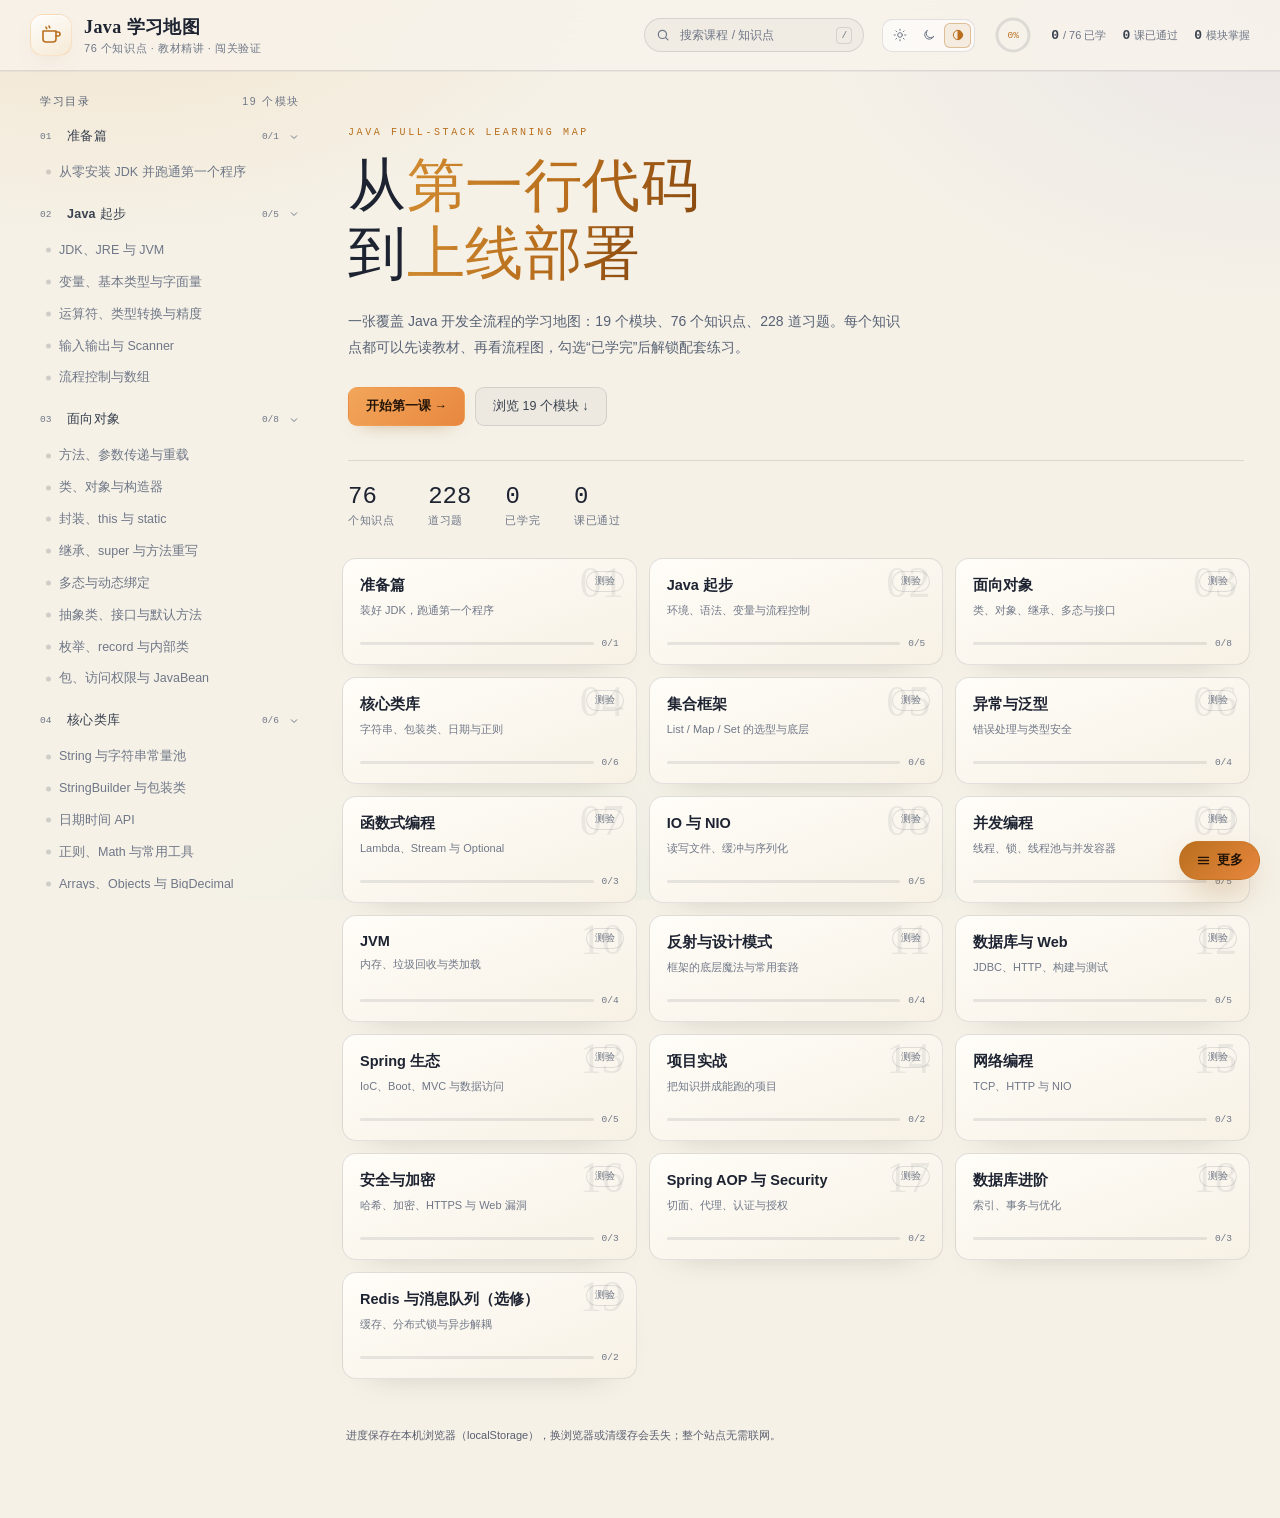
==== index.html @ 0cb7f8fe "baseline: 66 files before 2026 roadmap round" ====
<!DOCTYPE html>
<html lang="zh-CN" data-theme="dark" data-theme-mode="auto">
<head>
<meta charset="UTF-8">
<meta name="viewport" content="width=device-width, initial-scale=1">
<meta name="color-scheme" content="dark light">
<title>Java 学习地图 · 教材精讲 + 闯关练习</title>
<meta name="description" content="面向零基础的 Java 全栈学习站：19 个模块 / 76 个知识点 / 228 道题，教材精讲 + 流程图 + 闯关练习。双击即可离线使用。">
<script>
/* 在首屏渲染前应用主题，避免闪烁 */
(function () {
  try {
    var mode = localStorage.getItem('java-lab-theme') || 'auto';
    var dark = window.matchMedia('(prefers-color-scheme: dark)').matches;
    document.documentElement.setAttribute('data-theme', mode === 'auto' ? (dark ? 'dark' : 'light') : mode);
    document.documentElement.setAttribute('data-theme-mode', mode);
  } catch (e) {
    document.documentElement.setAttribute('data-theme', 'dark');
  }
})();
</script>
<link rel="stylesheet" href="css/style.css">
</head>
<body>
<div class="backdrop" aria-hidden="true"></div>

<header class="topbar">
  <a class="brand" href="#/" id="brand">
    <span class="logo" aria-hidden="true">
      <svg viewBox="0 0 24 24"><path d="M4 8h13v8a3 3 0 0 1-3 3H7a3 3 0 0 1-3-3V8Z"/><path d="M17 9h2a2 2 0 0 1 0 4h-2"/><path d="M7 4c0 .8.8 1 .8 1.8M10 3c0 .8.8 1 .8 1.8"/></svg>
    </span>
    <span class="brand-text">
      <b>Java 学习地图</b>
      <small><span id="brand-total">76</span> 个知识点 · 教材精讲 · 闯关验证</small>
    </span>
  </a>

  <div class="head-right">
    <div class="theme-switch" id="theme-switch" role="group" aria-label="主题模式">
      <button type="button" data-mode="light" title="日间模式" aria-label="日间模式">
        <svg viewBox="0 0 24 24"><circle cx="12" cy="12" r="4"/><path d="M12 2v2M12 20v2M4.9 4.9l1.4 1.4M17.7 17.7l1.4 1.4M2 12h2M20 12h2M4.9 19.1l1.4-1.4M17.7 6.3l1.4-1.4"/></svg>
      </button>
      <button type="button" data-mode="dark" title="夜间模式" aria-label="夜间模式">
        <svg viewBox="0 0 24 24"><path d="M20 14.5A8 8 0 1 1 9.5 4a6.5 6.5 0 0 0 10.5 10.5Z"/></svg>
      </button>
      <button type="button" data-mode="auto" title="跟随系统" aria-label="跟随系统主题">
        <svg viewBox="0 0 24 24"><circle cx="12" cy="12" r="8"/><path d="M12 4v16" /><path d="M12 4a8 8 0 0 1 0 16" fill="currentColor" stroke="none"/></svg>
      </button>
    </div>
    <div class="progress-ring" title="已学完的知识点">
      <svg viewBox="0 0 40 40" aria-hidden="true">
        <circle cx="20" cy="20" r="16" class="ring-bg"></circle>
        <circle cx="20" cy="20" r="16" class="ring-fg" id="ring-fill"></circle>
      </svg>
      <span id="ring-text">0%</span>
    </div>
    <div class="head-stats">
      <div><b id="stat-done">0</b><span>/ 76 已学</span></div>
      <div><b id="stat-pass">0</b><span> 课已通过</span></div>
    </div>
  </div>
</header>

<main class="shell">
  <aside class="sidebar" id="sidebar" aria-label="课程目录"></aside>
  <section class="main" id="main"></section>
</main>

<div class="toast" id="toast" role="status" aria-live="polite"></div>

<noscript>
  <p style="padding:24px;color:#fca5a5">这个学习站需要启用 JavaScript 才能使用。</p>
</noscript>

<script src="js/curriculum-1.js"></script>
<script src="js/curriculum-2.js"></script>
<script src="js/curriculum-3.js"></script>
<script src="js/curriculum-4.js"></script>
<script src="js/curriculum-5.js"></script>
<script src="js/curriculum-6.js"></script>
<script src="js/curriculum-7.js"></script>
<script src="js/guides-1.js"></script>
<script src="js/guides-2.js"></script>
<script src="js/guides-3.js"></script>
<script src="js/guides-4.js"></script>
<script src="js/guides-5.js"></script>
<script src="js/deep-1.js"></script>
<script src="js/deep-2.js"></script>
<script src="js/deep-3.js"></script>
<script src="js/deep-4.js"></script>
<script src="js/textbook-oop-1.js"></script>
<script src="js/textbook-oop-2.js"></script>
<script src="js/textbook-oop-3.js"></script>
<script src="js/textbook-oop-4.js"></script>
<script src="js/textbook-oop-extra.js"></script>
<script src="js/textbook-basics-1.js"></script>
<script src="js/textbook-basics-2.js"></script>
<script src="js/textbook-basics-3.js"></script>
<script src="js/textbook-basics-extra.js"></script>
<script src="js/textbook-flows.js"></script>
<script src="js/textbook-topup.js"></script>
<script src="js/textbook-projects-1.js"></script>
<script src="js/textbook-topup-2.js"></script>
<script src="js/textbook-topup-3.js"></script>
<script src="js/textbook-core-1.js"></script>
<script src="js/textbook-collections-1.js"></script>
<script src="js/textbook-exceptions-1.js"></script>
<script src="js/textbook-fp-io-1.js"></script>
<script src="js/textbook-net-1.js"></script>
<script src="js/textbook-net-2.js"></script>
<script src="js/textbook-sec.js"></script>
<script src="js/textbook-springsec.js"></script>
<script src="js/textbook-db-adv-1.js"></script>
<script src="js/textbook-db-adv-2.js"></script>
<script src="js/textbook-mq.js"></script>
<script src="js/textbook-concurrency-1.js"></script>
<script src="js/textbook-jvm-1.js"></script>
<script src="js/textbook-db-1.js"></script>
<script src="js/textbook-spring-1.js"></script>
<script src="js/exam-extra-1.js"></script>
<script src="js/exam-extra-2.js"></script>
<script src="js/exam-extra-3.js"></script>
<script src="js/exam-extra-4.js"></script>
<script src="js/engine.js"></script>
<script src="js/exams.js"></script>
<script src="js/tools.js"></script>
<script src="js/code-exercises.js"></script>
<script src="js/code-lab.js"></script>
<script src="js/search.js"></script>
<script src="js/menu.js"></script>
</body>
</html>
---- css/style.css ----
/* =====================================================================
   Java 学习地图 · 样式（离线可用，无外部字体）
   ===================================================================== */

:root {
  --bg: #0a0c14;
  --bg-soft: #0d101a;
  --panel: #111522;
  --panel-2: #151a2a;
  --panel-3: #1a2032;
  --line: rgba(255, 255, 255, 0.075);
  --line-strong: rgba(255, 255, 255, 0.14);
  --text: #ece8e0;
  --text-soft: #c9c6bf;
  --muted: #9b9dab;
  --dim: #707383;
  --amber: #f2a65a;
  --amber-soft: rgba(242, 166, 90, 0.12);
  --amber-line: rgba(242, 166, 90, 0.38);
  --teal: #5eead4;
  --violet: #b8a8ff;
  --rose: #fb7185;
  --green: #5ee6a8;
  --blue: #7dd3fc;
  --mono: ui-monospace, "SF Mono", "JetBrains Mono", Menlo, Consolas, monospace;
  --sans: -apple-system, BlinkMacSystemFont, "SF Pro Text", "PingFang SC", "Hiragino Sans GB", "Microsoft YaHei", "Segoe UI", sans-serif;
  --serif: "Iowan Old Style", "Palatino Linotype", "Songti SC", "Times New Roman", serif;
  --radius: 16px;
}

* { box-sizing: border-box; }

html { scroll-behavior: smooth; }

body {
  margin: 0;
  min-height: 100vh;
  background: var(--bg);
  color: var(--text);
  font-family: var(--sans);
  -webkit-font-smoothing: antialiased;
  overflow-x: hidden;
}

::selection { background: rgba(242, 166, 90, 0.3); color: #fff; }

button { font-family: inherit; }
a { color: inherit; }

:focus-visible { outline: 2px solid rgba(242, 166, 90, 0.7); outline-offset: 2px; }

/* ---------- 背景 ---------- */
.backdrop {
  position: fixed;
  inset: 0;
  z-index: -1;
  background:
    radial-gradient(900px 520px at 8% -8%, rgba(242, 166, 90, 0.13), transparent 62%),
    radial-gradient(800px 520px at 100% 0%, rgba(184, 168, 255, 0.08), transparent 60%),
    radial-gradient(900px 600px at 50% 120%, rgba(94, 234, 212, 0.05), transparent 60%),
    var(--bg);
}

.backdrop::after {
  content: "";
  position: absolute;
  inset: 0;
  background-image:
    linear-gradient(rgba(255, 255, 255, 0.016) 1px, transparent 1px),
    linear-gradient(90deg, rgba(255, 255, 255, 0.016) 1px, transparent 1px);
  background-size: 44px 44px;
  mask-image: radial-gradient(80% 60% at 50% 0%, #000 30%, transparent 100%);
  -webkit-mask-image: radial-gradient(80% 60% at 50% 0%, #000 30%, transparent 100%);
}

/* ---------- 顶栏 ---------- */
.topbar {
  position: sticky;
  top: 0;
  z-index: 30;
  display: flex;
  align-items: center;
  justify-content: space-between;
  gap: 18px;
  padding: 14px 30px;
  background: rgba(10, 12, 20, 0.82);
  border-bottom: 1px solid var(--line);
  backdrop-filter: blur(18px);
}

.brand {
  display: flex;
  align-items: center;
  gap: 12px;
  text-decoration: none;
  min-width: 0;
}

.logo {
  width: 42px;
  height: 42px;
  flex: none;
  display: grid;
  place-items: center;
  border-radius: 13px;
  color: var(--amber);
  background: linear-gradient(150deg, rgba(242, 166, 90, 0.16), rgba(184, 168, 255, 0.1));
  border: 1px solid rgba(242, 166, 90, 0.28);
  box-shadow: inset 0 1px 0 rgba(255, 255, 255, 0.12), 0 10px 26px -14px rgba(242, 166, 90, 0.7);
}

.logo svg {
  width: 24px;
  height: 24px;
  fill: none;
  stroke: currentColor;
  stroke-width: 1.6;
  stroke-linecap: round;
  stroke-linejoin: round;
}

.brand-text { display: flex; flex-direction: column; gap: 2px; min-width: 0; }

.brand-text b {
  font-family: var(--serif);
  font-size: 18px;
  letter-spacing: 0.4px;
  font-weight: 600;
  white-space: nowrap;
}

.brand-text small {
  font-size: 11px;
  color: var(--dim);
  letter-spacing: 0.05em;
  white-space: nowrap;
}

.head-right { display: flex; flex-wrap: wrap; justify-content: flex-end; row-gap: 6px; align-items: center; gap: 18px; }

.progress-ring { position: relative; width: 40px; height: 40px; flex: none; }

.progress-ring svg { width: 40px; height: 40px; transform: rotate(-90deg); }

.progress-ring .ring-bg {
  fill: none;
  stroke: rgba(255, 255, 255, 0.08);
  stroke-width: 3;
}

.progress-ring .ring-fg {
  fill: none;
  stroke: var(--amber);
  stroke-width: 3;
  stroke-linecap: round;
  stroke-dasharray: 100.53;
  stroke-dashoffset: 100.53;
  transition: stroke-dashoffset 0.6s cubic-bezier(0.22, 1, 0.36, 1);
  filter: drop-shadow(0 0 5px rgba(242, 166, 90, 0.5));
}

.progress-ring span {
  position: absolute;
  inset: 0;
  display: grid;
  place-items: center;
  font-family: var(--mono);
  font-size: 9.5px;
  color: var(--amber-2);
}

.head-stats { display: flex; gap: 16px; font-size: 11px; color: var(--dim); white-space: nowrap; }
.head-stats div { display: flex; align-items: baseline; gap: 4px; }
.head-stats b { font-family: var(--mono); font-size: 13px; color: var(--text-soft); font-weight: 600; }

/* ---------- 顶栏搜索 ---------- */
.search-wrap {
  position: relative;
  display: flex; align-items: center; gap: 8px;
  height: 34px; padding: 0 11px;
  border-radius: 999px;
  border: 1px solid var(--line);
  background: color-mix(in srgb, var(--text) 3%, transparent);
  transition: border-color .16s ease, background .16s ease;
}
.search-wrap:focus-within { border-color: var(--amber-line); background: var(--amber-soft); }
.search-icon {
  width: 14px; height: 14px; flex: none;
  fill: none; stroke: var(--dim); stroke-width: 2; stroke-linecap: round;
  transition: stroke .16s ease;
}
.search-wrap:focus-within .search-icon { stroke: var(--amber); }
.search-input {
  width: 150px; border: 0; background: none; outline: none;
  color: var(--text); font-size: 12px; font-family: inherit;
}
.search-input::placeholder { color: var(--dim); }
.search-input::-webkit-search-cancel-button { display: none; }
.search-kbd {
  flex: none; font-family: var(--mono); font-size: 9.5px; color: var(--dim);
  border: 1px solid var(--line); border-radius: 4px; padding: 0 4px; line-height: 15px;
  transition: opacity .16s ease;
}
.search-wrap:focus-within .search-kbd { opacity: 0; }
.search-panel {
  position: absolute; left: 0; top: calc(100% + 8px); z-index: 70;
  width: 372px; max-width: calc(100vw - 28px);
  padding: 6px; border-radius: 14px;
  border: 1px solid var(--line-strong);
  background: linear-gradient(160deg, var(--panel), var(--bg-soft));
  box-shadow: 0 26px 64px -28px rgba(0, 0, 0, .75);
  max-height: min(58vh, 430px); overflow: auto;
}
[data-theme="light"] .search-panel { box-shadow: 0 24px 54px -30px rgba(60, 48, 30, .45); }
.search-panel[hidden] { display: none; }
.search-hit {
  display: block; width: 100%; text-align: left;
  padding: 9px 11px; border: 0; border-radius: 9px;
  background: none; color: var(--text-soft); cursor: pointer;
}
.search-hit:hover, .search-hit.active { background: var(--amber-soft); }
.search-hit b { display: block; font-size: 12.5px; color: var(--text); }
.search-hit small { display: block; margin: 2px 0; font-size: 10px; color: var(--dim); }
.search-hit span {
  display: block; font-size: 11px; color: var(--muted); line-height: 1.55;
  overflow: hidden; text-overflow: ellipsis; white-space: nowrap;
}
.search-hit mark { background: var(--amber-soft); color: var(--amber); padding: 0 2px; border-radius: 3px; }
.search-hint { margin: 0; padding: 10px 12px; font-size: 11.5px; color: var(--dim); }

/* ---------- 布局 ---------- */
.shell {
  max-width: 1380px;
  margin: 0 auto;
  padding: 22px 30px 60px;
  display: grid;
  grid-template-columns: 286px minmax(0, 1fr);
  gap: 26px;
  align-items: start;
}

/* ---------- 侧边栏 ---------- */
.sidebar {
  position: sticky;
  top: 84px;
  max-height: calc(100vh - 104px);
  overflow-y: auto;
  padding: 2px 8px 18px 2px;
  scrollbar-width: thin;
  scrollbar-color: rgba(255, 255, 255, 0.12) transparent;
}

.sidebar::-webkit-scrollbar { width: 6px; }
.sidebar::-webkit-scrollbar-thumb { background: rgba(255, 255, 255, 0.12); border-radius: 99px; }

.side-toggle { display: none; }

.side-head {
  display: flex;
  align-items: center;
  justify-content: space-between;
  padding: 0 8px 10px;
  font-size: 10.5px;
  letter-spacing: 0.16em;
  text-transform: uppercase;
  color: var(--dim);
}

.side-head b { color: var(--muted); font-weight: 500; }

.module { margin-bottom: 2px; }

.module-head {
  width: 100%;
  display: flex;
  align-items: center;
  gap: 9px;
  padding: 9px 8px;
  border: none;
  background: none;
  color: var(--muted);
  cursor: pointer;
  border-radius: 9px;
  text-align: left;
  transition: background 0.15s ease;
}

.module-head:hover { background: rgba(255, 255, 255, 0.03); }

.mod-no {
  font-family: var(--mono);
  font-size: 9.5px;
  color: var(--dim);
  width: 18px;
  flex: none;
}

.mod-title { font-size: 12.5px; font-weight: 550; flex: 1; color: var(--text-soft); letter-spacing: 0.02em; }

.mod-count { font-family: var(--mono); font-size: 9.5px; color: var(--dim); }

.mod-chevron {
  width: 12px;
  height: 12px;
  flex: none;
  color: var(--dim);
  transition: transform 0.2s ease;
}

.module.collapsed .mod-chevron { transform: rotate(-90deg); }
.module.collapsed .module-lessons { display: none; }

.module-lessons { padding: 2px 0 6px 0; }

.lesson-link {
  position: relative;
  display: flex;
  align-items: center;
  gap: 8px;
  padding: 7px 9px 7px 27px;
  margin: 1px 0;
  border-radius: 8px;
  text-decoration: none;
  color: var(--dim);
  font-size: 12.5px;
  line-height: 1.35;
  transition: color 0.15s ease, background 0.15s ease;
}

.lesson-link::before {
  content: "";
  position: absolute;
  left: 14px;
  top: 50%;
  width: 5px;
  height: 5px;
  border-radius: 50%;
  background: rgba(255, 255, 255, 0.16);
  transform: translateY(-50%);
  transition: all 0.15s ease;
}

.lesson-link:hover { color: var(--text-soft); background: rgba(255, 255, 255, 0.035); }

.lesson-link.done { color: var(--text-soft); }
.lesson-link.done::before { background: var(--green); box-shadow: 0 0 7px rgba(94, 230, 168, 0.6); }

.lesson-link.passed::before { background: var(--amber); box-shadow: 0 0 7px rgba(242, 166, 90, 0.7); }

.lesson-link.active {
  color: var(--text);
  background: linear-gradient(90deg, rgba(242, 166, 90, 0.14), rgba(242, 166, 90, 0.02));
  box-shadow: inset 2px 0 0 var(--amber);
}

.lesson-link.active::before { background: var(--amber); box-shadow: 0 0 8px rgba(242, 166, 90, 0.85); }

.lesson-link .done-mark {
  margin-left: auto;
  font-size: 10px;
  color: var(--green);
  font-family: var(--mono);
  opacity: 0;
}

.lesson-link.done .done-mark { opacity: 1; }
.lesson-link.passed .done-mark { color: var(--amber); }

/* ---------- 主区 ---------- */
.main { min-width: 0; }

.crumbs {
  display: flex;
  align-items: center;
  gap: 7px;
  font-size: 11px;
  color: var(--dim);
  letter-spacing: 0.04em;
  margin: 2px 0 10px;
}

.crumbs .sep { opacity: 0.5; }
.crumbs b { color: var(--amber); font-weight: 500; }

.lesson-title {
  font-family: var(--serif);
  font-size: clamp(26px, 3.2vw, 34px);
  font-weight: 600;
  letter-spacing: 0.2px;
  line-height: 1.25;
  margin: 0 0 10px;
}

.lesson-meta { display: flex; flex-wrap: wrap; gap: 7px; margin-bottom: 20px; }

.meta-chip {
  font-size: 10.5px;
  padding: 4px 9px;
  border-radius: 6px;
  border: 1px solid var(--line);
  color: var(--muted);
  background: rgba(255, 255, 255, 0.02);
}

.meta-chip.level { color: var(--teal); border-color: rgba(94, 234, 212, 0.22); }
.meta-chip.done { color: var(--green); border-color: rgba(94, 230, 168, 0.28); background: rgba(94, 230, 168, 0.06); }
.meta-chip.passed { color: var(--amber); border-color: var(--amber-line); background: var(--amber-soft); }

/* ---------- 步骤条 ---------- */
.stepper {
  display: flex;
  align-items: center;
  gap: 4px;
  padding: 5px;
  border: 1px solid var(--line);
  background: var(--panel);
  border-radius: 13px;
  margin-bottom: 18px;
  overflow-x: auto;
}

.step-btn {
  flex: 1;
  min-width: 122px;
  display: flex;
  align-items: center;
  gap: 9px;
  padding: 9px 13px;
  border: none;
  border-radius: 9px;
  background: none;
  color: var(--dim);
  font-size: 12.5px;
  cursor: pointer;
  transition: all 0.16s ease;
  white-space: nowrap;
}

.step-btn i {
  width: 21px;
  height: 21px;
  flex: none;
  display: grid;
  place-items: center;
  border-radius: 50%;
  border: 1px solid var(--line-strong);
  font-family: var(--mono);
  font-size: 10px;
  font-style: normal;
  transition: all 0.16s ease;
}

.step-btn:hover { color: var(--text-soft); background: rgba(255, 255, 255, 0.03); }

.step-btn.active {
  color: var(--text);
  background: linear-gradient(150deg, rgba(242, 166, 90, 0.16), rgba(242, 166, 90, 0.04));
  box-shadow: inset 0 0 0 1px rgba(242, 166, 90, 0.25);
}

.step-btn.active i {
  background: var(--amber);
  border-color: var(--amber);
  color: #221503;
  font-weight: 700;
}

.step-btn.locked { opacity: 0.55; cursor: not-allowed; }
.step-btn .lock { margin-left: auto; font-size: 10px; color: var(--dim); }

/* ---------- 面板 ---------- */
.panel {
  background: linear-gradient(165deg, var(--panel), var(--bg-soft));
  border: 1px solid var(--line);
  border-radius: var(--radius);
  box-shadow: 0 30px 70px -46px rgba(0, 0, 0, 0.95), inset 0 1px 0 rgba(255, 255, 255, 0.035);
  animation: rise 0.4s cubic-bezier(0.22, 1, 0.36, 1) both;
}

.panel-pad { padding: 24px 26px 26px; }

@keyframes rise {
  from { opacity: 0; transform: translateY(8px); }
  to { opacity: 1; transform: translateY(0); }
}

.intro {
  margin: 0 0 20px;
  font-size: 14.5px;
  line-height: 1.85;
  color: var(--text-soft);
}

.points { display: flex; flex-direction: column; gap: 12px; margin-bottom: 22px; }

.point {
  display: flex;
  gap: 13px;
  padding: 14px 16px;
  border-radius: 12px;
  border: 1px solid var(--line);
  background: rgba(255, 255, 255, 0.018);
}

.point-no {
  flex: none;
  width: 24px;
  height: 24px;
  border-radius: 7px;
  display: grid;
  place-items: center;
  font-family: var(--mono);
  font-size: 10px;
  color: var(--amber);
  background: var(--amber-soft);
  border: 1px solid rgba(242, 166, 90, 0.24);
  margin-top: 1px;
}

.point-body h3 {
  margin: 0 0 5px;
  font-size: 13px;
  font-weight: 600;
  color: var(--text);
  letter-spacing: 0.02em;
}

.point-body p {
  margin: 0;
  font-size: 13px;
  line-height: 1.75;
  color: var(--muted);
}

.point-body code, .intro code, .tip code {
  font-family: var(--mono);
  font-size: 11.5px;
  color: var(--amber-2);
  background: rgba(242, 166, 90, 0.09);
  border: 1px solid rgba(242, 166, 90, 0.16);
  padding: 1px 5px;
  border-radius: 4px;
}

/* ---------- 代码块 ---------- */
.code-block {
  border: 1px solid var(--line);
  border-radius: 13px;
  overflow: hidden;
  background: #06080e;
  margin: 20px 0;
}

.code-head {
  display: flex;
  align-items: center;
  gap: 8px;
  padding: 9px 13px;
  background: rgba(255, 255, 255, 0.028);
  border-bottom: 1px solid var(--line);
  font-family: var(--mono);
  font-size: 11px;
  color: var(--muted);
}

.code-head .dot { width: 7px; height: 7px; border-radius: 50%; background: var(--amber); box-shadow: 0 0 8px rgba(242, 166, 90, 0.6); }

.copy-btn {
  margin-left: auto;
  border: 1px solid var(--line);
  background: rgba(255, 255, 255, 0.03);
  color: var(--muted);
  font-size: 10.5px;
  padding: 4px 9px;
  border-radius: 6px;
  cursor: pointer;
  transition: all 0.15s ease;
}

.copy-btn:hover { color: var(--text-soft); border-color: var(--line-strong); }

pre.code {
  margin: 0;
  padding: 16px 18px;
  overflow-x: auto;
  font-family: var(--mono);
  font-size: 12.5px;
  line-height: 1.78;
  color: #cdd3e0;
  tab-size: 4;
}

pre.code::-webkit-scrollbar { height: 7px; }
pre.code::-webkit-scrollbar-thumb { background: rgba(255, 255, 255, 0.15); border-radius: 99px; }

.tok-kw { color: #d3a4ff; }
.tok-type { color: #7dd3fc; }
.tok-str { color: #9ae6b4; }
.tok-com { color: #5d6579; font-style: italic; }
.tok-num { color: #f3c969; }
.tok-ann { color: #f7a1bd; }

/* ---------- 提示 ---------- */
.tip {
  display: flex;
  gap: 10px;
  padding: 13px 16px;
  border-radius: 11px;
  border: 1px solid rgba(94, 234, 212, 0.18);
  background: rgba(94, 234, 212, 0.045);
  font-size: 12.5px;
  line-height: 1.75;
  color: #a9d8d1;
  margin: 18px 0;
}

.tip b { color: var(--teal); flex: none; }

/* ---------- CTA ---------- */
.cta-row {
  display: flex;
  align-items: center;
  gap: 10px;
  flex-wrap: wrap;
  margin-top: 22px;
  padding-top: 18px;
  border-top: 1px solid var(--line);
}

.btn {
  display: inline-flex;
  align-items: center;
  justify-content: center;
  gap: 7px;
  padding: 10px 17px;
  border-radius: 9px;
  border: 1px solid var(--line);
  background: rgba(255, 255, 255, 0.025);
  color: var(--text-soft);
  font-size: 12.5px;
  cursor: pointer;
  transition: all 0.16s ease;
  text-decoration: none;
}

.btn:hover { border-color: var(--line-strong); background: rgba(255, 255, 255, 0.05); color: var(--text); }

.btn.primary {
  border-color: transparent;
  background: linear-gradient(135deg, #f2a65a, #e8873f);
  color: #211306;
  font-weight: 600;
  box-shadow: 0 10px 26px -12px rgba(242, 166, 90, 0.85);
}

.btn.primary:hover { filter: brightness(1.06); color: #211306; }

.btn.ghost { background: transparent; }

.btn.success {
  border-color: rgba(94, 230, 168, 0.4);
  background: rgba(94, 230, 168, 0.1);
  color: var(--green);
}

.btn:disabled { opacity: 0.45; cursor: not-allowed; }

.check {
  display: inline-flex;
  align-items: center;
  gap: 9px;
  padding: 9px 15px;
  border-radius: 9px;
  border: 1px dashed rgba(242, 166, 90, 0.4);
  background: rgba(242, 166, 90, 0.05);
  color: var(--amber-2);
  font-size: 12.5px;
  cursor: pointer;
  transition: all 0.18s ease;
  user-select: none;
}

.check:hover { background: rgba(242, 166, 90, 0.1); }

.check .box {
  width: 17px;
  height: 17px;
  border-radius: 5px;
  border: 1.5px solid rgba(242, 166, 90, 0.55);
  display: grid;
  place-items: center;
  font-size: 11px;
  color: transparent;
  transition: all 0.18s ease;
}

.check.checked {
  border-style: solid;
  border-color: rgba(94, 230, 168, 0.45);
  background: rgba(94, 230, 168, 0.07);
  color: var(--green);
}

.check.checked .box { background: var(--green); border-color: var(--green); color: #0b2418; }

.check .check-hint { color: var(--dim); font-size: 10.5px; }

/* ---------- 演示区 ---------- */
.demo-head { display: flex; align-items: flex-start; justify-content: space-between; gap: 14px; margin-bottom: 16px; }
.demo-head h2 { font-family: var(--serif); font-size: 20px; margin: 0 0 4px; font-weight: 600; }
.demo-head p { margin: 0; font-size: 12px; color: var(--dim); }

/* 步骤播放器 */
.player {
  display: grid;
  grid-template-columns: minmax(0, 1.28fr) minmax(0, 0.72fr);
  border: 1px solid var(--line);
  border-radius: 13px;
  overflow: hidden;
  background: #06080e;
}

.player-code {
  position: relative;
  border-right: 1px solid var(--line);
  max-height: 430px;
  overflow: auto;
  scrollbar-width: thin;
}

.player-code pre {
  margin: 0;
  padding: 14px 0;
  font-family: var(--mono);
  font-size: 12px;
  line-height: 1.75;
  color: #b9c0d0;
  counter-reset: line;
}

.pline {
  display: block;
  position: relative;
  padding: 0 16px 0 46px;
  white-space: pre;
  transition: background 0.2s ease;
}

.pline::before {
  counter-increment: line;
  content: counter(line);
  position: absolute;
  left: 0;
  width: 34px;
  text-align: right;
  color: #3f4659;
  font-size: 10px;
}

.pline.active { background: linear-gradient(90deg, rgba(242, 166, 90, 0.14), rgba(242, 166, 90, 0.02)); }
.pline.active::before { color: var(--amber); }

.pline.active::after {
  content: "";
  position: absolute;
  left: 0;
  top: 0;
  bottom: 0;
  width: 2px;
  background: var(--amber);
}

.player-side { display: flex; flex-direction: column; min-width: 0; }

.vars-box {
  padding: 12px 14px;
  border-bottom: 1px solid var(--line);
  min-height: 96px;
}

.side-title {
  font-size: 9.5px;
  letter-spacing: 0.14em;
  text-transform: uppercase;
  color: var(--dim);
  margin-bottom: 8px;
  display: flex;
  align-items: center;
  gap: 6px;
}

.var-row {
  display: flex;
  align-items: baseline;
  gap: 8px;
  padding: 4px 0;
  font-family: var(--mono);
  font-size: 11.5px;
  border-bottom: 1px dashed rgba(255, 255, 255, 0.04);
}

.var-row:last-child { border-bottom: none; }

.var-name { color: var(--blue); flex: none; min-width: 54px; }
.var-eq { color: #454d61; }
.var-val { color: var(--amber-2); word-break: break-all; }

.var-row.changed .var-val { animation: flash 0.7s ease; }

@keyframes flash {
  0% { color: #fff; text-shadow: 0 0 10px rgba(242, 166, 90, 0.9); }
  100% { color: var(--amber-2); }
}

.heap-card {
  border: 1px solid rgba(184, 168, 255, 0.22);
  background: rgba(184, 168, 255, 0.05);
  border-radius: 9px;
  padding: 8px 10px;
  margin-bottom: 6px;
}

.heap-card b { font-size: 10.5px; color: var(--violet); font-family: var(--mono); }

.heap-row { display: flex; gap: 8px; font-family: var(--mono); font-size: 10.5px; color: var(--muted); margin-top: 4px; }
.heap-row span:first-child { color: var(--dim); min-width: 48px; }

.console-box {
  padding: 10px 14px;
  flex: 1;
  min-height: 74px;
  background: rgba(0, 0, 0, 0.22);
  font-family: var(--mono);
  font-size: 11px;
  line-height: 1.7;
  color: #8fd3b4;
  white-space: pre-wrap;
}

.console-box .prompt { color: #3f4659; }

.player-note,
.player-bar { grid-column: 1 / -1; }

.player-note {
  padding: 11px 15px;
  border-top: 1px solid var(--line);
  background: rgba(242, 166, 90, 0.045);
  font-size: 12px;
  line-height: 1.65;
  color: var(--text-soft);
  display: flex;
  gap: 9px;
}

.player-note i {
  flex: none;
  width: 6px;
  height: 6px;
  border-radius: 50%;
  background: var(--amber);
  margin-top: 6px;
  box-shadow: 0 0 8px rgba(242, 166, 90, 0.8);
}

.player-bar {
  display: flex;
  align-items: center;
  gap: 8px;
  padding: 10px 14px;
  border-top: 1px solid var(--line);
  background: var(--panel);
}

.player-bar .spacer { flex: 1; }

.step-count { font-family: var(--mono); font-size: 10.5px; color: var(--dim); }

.icon-btn {
  width: 30px;
  height: 30px;
  border-radius: 8px;
  border: 1px solid var(--line);
  background: rgba(255, 255, 255, 0.03);
  color: var(--muted);
  display: grid;
  place-items: center;
  cursor: pointer;
  transition: all 0.15s ease;
  font-size: 12px;
}

.icon-btn:hover { color: var(--text); border-color: var(--line-strong); }
.icon-btn:disabled { opacity: 0.35; cursor: not-allowed; }

.play-btn {
  padding: 0 12px;
  height: 30px;
  border-radius: 8px;
  border: 1px solid rgba(242, 166, 90, 0.35);
  background: var(--amber-soft);
  color: var(--amber-2);
  font-size: 11px;
  cursor: pointer;
  transition: all 0.15s ease;
}

.play-btn:hover { background: rgba(242, 166, 90, 0.18); }

.step-track {
  display: flex;
  align-items: center;
  gap: 4px;
  margin-left: auto;
}

.track-dot {
  width: 5px;
  height: 5px;
  border-radius: 50%;
  background: rgba(255, 255, 255, 0.14);
  transition: all 0.2s ease;
}

.track-dot.on { background: var(--amber); box-shadow: 0 0 7px rgba(242, 166, 90, 0.8); }

/* 图解 */
.diagram-wrap { position: relative; }

.diagram {
  position: relative;
  width: 100%;
  aspect-ratio: 16 / 9.2;
  min-height: 300px;
  border: 1px solid var(--line);
  border-radius: 13px;
  background:
    radial-gradient(600px 300px at 50% 0%, rgba(184, 168, 255, 0.05), transparent 70%),
    #070a12;
  overflow: hidden;
}

.diagram svg.wires {
  position: absolute;
  inset: 0;
  width: 100%;
  height: 100%;
  pointer-events: none;
}

.diagram svg.wires path { fill: none; stroke: rgba(255, 255, 255, 0.16); stroke-width: 1.2; }
.diagram svg.wires path.dashed { stroke-dasharray: 4 4; }
.diagram svg.wires text { fill: #8a8fa3; font-size: 9.5px; font-family: var(--sans); }

.dnode {
  position: absolute;
  display: flex;
  flex-direction: column;
  align-items: center;
  justify-content: center;
  gap: 3px;
  padding: 6px;
  border-radius: 10px;
  border: 1px solid var(--line-strong);
  background: rgba(21, 26, 42, 0.92);
  color: var(--text-soft);
  cursor: pointer;
  text-align: center;
  transition: transform 0.18s ease, border-color 0.18s ease, box-shadow 0.18s ease;
  z-index: 2;
}

.dnode:hover { transform: translateY(-2px); border-color: var(--amber-line); }

.dnode b { font-size: 11.5px; font-weight: 600; line-height: 1.3; }
.dnode span { font-size: 9.5px; color: var(--dim); line-height: 1.3; }

.dnode.active {
  border-color: var(--amber);
  box-shadow: 0 0 0 1px rgba(242, 166, 90, 0.4), 0 0 26px -6px rgba(242, 166, 90, 0.55);
}

.dnode[data-tone="amber"] { border-color: rgba(242, 166, 90, 0.3); background: rgba(242, 166, 90, 0.07); }
.dnode[data-tone="teal"] { border-color: rgba(94, 234, 212, 0.26); background: rgba(94, 234, 212, 0.06); }
.dnode[data-tone="violet"] { border-color: rgba(184, 168, 255, 0.28); background: rgba(184, 168, 255, 0.07); }
.dnode[data-tone="rose"] { border-color: rgba(251, 113, 133, 0.26); background: rgba(251, 113, 133, 0.06); }
.dnode[data-tone="blue"] { border-color: rgba(125, 211, 252, 0.26); background: rgba(125, 211, 252, 0.06); }

.diagram-info {
  margin-top: 10px;
  padding: 12px 15px;
  border-radius: 10px;
  border: 1px solid var(--line);
  background: rgba(255, 255, 255, 0.02);
  font-size: 12.5px;
  line-height: 1.7;
  color: var(--muted);
  min-height: 52px;
}

.diagram-info b { color: var(--amber-2); }

/* 小组件 */
.widget {
  border: 1px solid var(--line);
  border-radius: 13px;
  background: #070a12;
  padding: 16px;
}

.widget-toolbar { display: flex; gap: 8px; flex-wrap: wrap; align-items: center; margin-bottom: 14px; }

.widget input[type="text"] {
  background: rgba(255, 255, 255, 0.04);
  border: 1px solid var(--line-strong);
  color: var(--text);
  font-family: var(--mono);
  font-size: 12px;
  padding: 8px 11px;
  border-radius: 8px;
  width: 130px;
  outline: none;
}

.widget input[type="text"]:focus { border-color: var(--amber-line); }

.widget .small-btn {
  border: 1px solid var(--line);
  background: rgba(255, 255, 255, 0.03);
  color: var(--muted);
  font-size: 11px;
  padding: 7px 11px;
  border-radius: 7px;
  cursor: pointer;
  transition: all 0.15s ease;
}

.widget .small-btn:hover { color: var(--text); border-color: var(--line-strong); }
.widget .small-btn.active { color: var(--amber-2); border-color: var(--amber-line); background: var(--amber-soft); }

.hash-formula {
  font-family: var(--mono);
  font-size: 11px;
  color: var(--dim);
  margin-bottom: 12px;
}

.hash-formula b { color: var(--amber-2); }

.buckets { display: flex; flex-direction: column; gap: 4px; }

.bucket {
  display: flex;
  align-items: center;
  gap: 8px;
  padding: 5px 8px;
  border-radius: 7px;
  background: rgba(255, 255, 255, 0.02);
  border: 1px solid transparent;
  transition: all 0.2s ease;
}

.bucket .bno {
  font-family: var(--mono);
  font-size: 9.5px;
  color: var(--dim);
  width: 22px;
  flex: none;
}

.bucket .chain { display: flex; gap: 5px; flex-wrap: wrap; min-height: 22px; }

.entry {
  font-family: var(--mono);
  font-size: 10.5px;
  padding: 3px 8px;
  border-radius: 5px;
  background: rgba(94, 234, 212, 0.09);
  border: 1px solid rgba(94, 234, 212, 0.22);
  color: #a7e8dd;
}

.entry.new { animation: pop 0.45s ease; border-color: var(--amber); color: var(--amber-2); background: var(--amber-soft); }
.bucket.hit { border-color: rgba(242, 166, 90, 0.3); background: rgba(242, 166, 90, 0.05); }

@keyframes pop {
  0% { transform: scale(0.6); opacity: 0; }
  70% { transform: scale(1.08); }
  100% { transform: scale(1); opacity: 1; }
}

.node-arrow { color: #3d4457; font-size: 10px; margin: 0 2px; }

.pipeline { display: flex; gap: 8px; align-items: stretch; flex-wrap: wrap; }

.pstage {
  flex: 1;
  min-width: 120px;
  border: 1px solid var(--line);
  border-radius: 10px;
  padding: 10px;
  background: rgba(255, 255, 255, 0.02);
}

.pstage h4 { margin: 0 0 8px; font-family: var(--mono); font-size: 10px; letter-spacing: 0.02em; color: var(--dim); font-weight: 500; }

.tokens { display: flex; flex-wrap: wrap; gap: 5px; }

.token {
  font-family: var(--mono);
  font-size: 10.5px;
  padding: 4px 8px;
  border-radius: 6px;
  background: rgba(125, 211, 252, 0.08);
  border: 1px solid rgba(125, 211, 252, 0.18);
  color: #b9e6fb;
  transition: all 0.2s ease;
}

.token.pass { border-color: rgba(94, 230, 168, 0.35); background: rgba(94, 230, 168, 0.08); color: #a7f0cd; }
.token.drop { opacity: 0.28; text-decoration: line-through; }
.token.done { border-color: rgba(242, 166, 90, 0.35); background: var(--amber-soft); color: var(--amber-2); }

/* ---------- 练习 ---------- */
.lock-card {
  text-align: center;
  padding: 44px 24px;
}

.lock-icon {
  width: 52px;
  height: 52px;
  margin: 0 auto 16px;
  border-radius: 50%;
  display: grid;
  place-items: center;
  border: 1px solid var(--line-strong);
  background: rgba(255, 255, 255, 0.03);
  font-size: 20px;
  color: var(--dim);
}

.lock-card h3 { margin: 0 0 8px; font-size: 16px; font-weight: 600; }
.lock-card p { margin: 0 auto 20px; max-width: 380px; font-size: 12.5px; line-height: 1.7; color: var(--dim); }

.quiz-top {
  display: flex;
  align-items: center;
  justify-content: space-between;
  gap: 10px;
  margin-bottom: 14px;
}

.quiz-progress { display: flex; align-items: center; gap: 6px; }
.qp-dot { width: 26px; height: 3px; border-radius: 99px; background: rgba(255, 255, 255, 0.1); transition: background 0.2s ease; }
.qp-dot.on { background: var(--amber); }
.qp-dot.right { background: var(--green); }
.qp-dot.wrong { background: var(--rose); }

.quiz-tag {
  font-size: 9.5px;
  letter-spacing: 0.1em;
  text-transform: uppercase;
  color: var(--dim);
  border: 1px solid var(--line);
  padding: 3px 8px;
  border-radius: 5px;
}

.q-text {
  font-size: 15px;
  line-height: 1.75;
  margin: 6px 0 18px;
  color: var(--text);
}

.q-text code {
  font-family: var(--mono);
  font-size: 12px;
  color: var(--amber-2);
  background: rgba(242, 166, 90, 0.08);
  padding: 1px 5px;
  border-radius: 4px;
}

.options { display: flex; flex-direction: column; gap: 8px; }

.option {
  display: flex;
  align-items: flex-start;
  gap: 11px;
  width: 100%;
  padding: 12px 14px;
  border-radius: 10px;
  border: 1px solid var(--line);
  background: rgba(255, 255, 255, 0.018);
  color: var(--text-soft);
  font-size: 13px;
  line-height: 1.6;
  text-align: left;
  cursor: pointer;
  transition: all 0.16s ease;
}

.option:hover { border-color: var(--line-strong); background: rgba(255, 255, 255, 0.04); }

.option i {
  flex: none;
  width: 22px;
  height: 22px;
  border-radius: 6px;
  display: grid;
  place-items: center;
  border: 1px solid var(--line-strong);
  font-family: var(--mono);
  font-size: 10px;
  font-style: normal;
  color: var(--dim);
  transition: all 0.16s ease;
}

.option.sel { border-color: var(--amber-line); background: var(--amber-soft); }
.option.sel i { background: var(--amber); border-color: var(--amber); color: #211306; }

.option.correct { border-color: rgba(94, 230, 168, 0.55); background: rgba(94, 230, 168, 0.08); }
.option.correct i { background: var(--green); border-color: var(--green); color: #08251a; }

.option.wrong { border-color: rgba(251, 113, 133, 0.5); background: rgba(251, 113, 133, 0.07); }
.option.wrong i { background: var(--rose); border-color: var(--rose); color: #2a080d; }

.option:disabled { cursor: default; }

.quiz-actions { display: flex; align-items: center; gap: 10px; margin-top: 18px; }

.feedback {
  margin-top: 16px;
  padding: 13px 15px;
  border-radius: 10px;
  border: 1px solid var(--line);
  background: rgba(255, 255, 255, 0.02);
  font-size: 12.5px;
  line-height: 1.75;
  color: var(--muted);
  animation: rise 0.3s ease;
}

.feedback.ok { border-color: rgba(94, 230, 168, 0.3); background: rgba(94, 230, 168, 0.05); }
.feedback.no { border-color: rgba(251, 113, 133, 0.3); background: rgba(251, 113, 133, 0.05); }

.feedback b { display: block; margin-bottom: 4px; font-size: 12px; }
.feedback.ok b { color: var(--green); }
.feedback.no b { color: var(--rose); }

/* 结果页 */
.result { text-align: center; padding: 34px 20px 26px; }

.result-ring {
  width: 92px;
  height: 92px;
  margin: 0 auto 16px;
  border-radius: 50%;
  display: grid;
  place-items: center;
  font-family: var(--mono);
  font-size: 23px;
  font-weight: 600;
  border: 2px solid;
}

.result.pass .result-ring { color: var(--green); border-color: rgba(94, 230, 168, 0.45); box-shadow: 0 0 40px -10px rgba(94, 230, 168, 0.35); background: rgba(94, 230, 168, 0.05); }
.result.fail .result-ring { color: var(--rose); border-color: rgba(251, 113, 133, 0.4); background: rgba(251, 113, 133, 0.04); }

.result h3 { margin: 0 0 8px; font-family: var(--serif); font-size: 22px; font-weight: 600; }
.result p { margin: 0 0 20px; font-size: 12.5px; line-height: 1.7; color: var(--dim); }

.result-actions { display: flex; justify-content: center; gap: 10px; flex-wrap: wrap; }

.review-list { margin: 20px auto 4px; max-width: 560px; text-align: left; }

.review-item {
  display: flex;
  gap: 9px;
  padding: 9px 0;
  border-top: 1px solid var(--line);
  font-size: 12px;
  line-height: 1.6;
  color: var(--muted);
}

.review-item span { flex: none; font-family: var(--mono); font-size: 10px; margin-top: 2px; }
.review-item.ok span { color: var(--green); }
.review-item.no span { color: var(--rose); }

/* 底部导航 */
.lesson-nav {
  display: flex;
  align-items: center;
  justify-content: space-between;
  gap: 12px;
  margin-top: 20px;
}

.nav-link {
  display: inline-flex;
  flex-direction: column;
  gap: 2px;
  padding: 10px 14px;
  border-radius: 9px;
  border: 1px solid var(--line);
  background: rgba(255, 255, 255, 0.02);
  text-decoration: none;
  transition: all 0.16s ease;
  min-width: 130px;
}

.nav-link:hover { border-color: var(--line-strong); background: rgba(255, 255, 255, 0.04); }
.nav-link small { font-size: 9.5px; color: var(--dim); letter-spacing: 0.06em; }
.nav-link b { font-size: 12px; font-weight: 500; color: var(--text-soft); }
.nav-link.next { text-align: right; align-items: flex-end; }

/* Toast */
.toast {
  position: fixed;
  left: 50%;
  bottom: 30px;
  transform: translate(-50%, 14px);
  z-index: 90;
  padding: 10px 18px;
  border-radius: 99px;
  border: 1px solid rgba(242, 166, 90, 0.35);
  background: rgba(17, 21, 34, 0.96);
  color: var(--text-soft);
  font-size: 12px;
  opacity: 0;
  pointer-events: none;
  transition: all 0.2s ease;
  box-shadow: 0 20px 40px -20px #000;
  max-width: 90vw;
}

.toast.show { opacity: 1; transform: translate(-50%, 0); }

/* ---------- 响应式 ---------- */
@media (max-width: 1080px) {
  .shell { grid-template-columns: 1fr; padding: 18px 20px 50px; }

  .sidebar {
    position: static;
    max-height: 42vh;
    overflow-y: auto;
    padding: 8px 10px;
    border: 1px solid var(--line);
    border-radius: 13px;
    background: rgba(255, 255, 255, 0.015);
  }

  .side-head { padding: 2px 8px 8px; }

  .module-head { padding: 8px; }
  .mod-count { display: none; }

  .topbar { padding: 12px 18px; }
  .head-stats { display: none; }
}

@media (max-width: 720px) {
  .sidebar {
    max-height: 58px;
    overflow: hidden;
    padding: 10px 13px;
  }

  .sidebar.open { max-height: 62vh; overflow-y: auto; }

  .sidebar:not(.open) .side-head,
  .sidebar:not(.open) .module { display: none; }

  .side-toggle {
    position: sticky;
    top: -10px;
    z-index: 3;
    display: flex;
    align-items: center;
    justify-content: space-between;
    width: 100%;
    padding: 6px 2px;
    border: none;
    background: none;
    color: var(--text-soft);
    font-size: 12.5px;
    cursor: pointer;
    letter-spacing: 0.02em;
    background: rgba(10, 12, 20, 0.96);
    backdrop-filter: blur(8px);
  }

  .side-toggle .chev { color: var(--dim); font-size: 14px; transition: transform 0.2s ease; }
  .sidebar.open .side-toggle .chev { transform: rotate(180deg); }

  .side-head { display: none; }
  .module { margin-top: 2px; }

  .brand-text small { display: none; }
  .brand-text b { font-size: 16px; }
  .logo { width: 38px; height: 38px; }

  .lesson-title { font-size: 25px; }

  .panel-pad { padding: 18px 16px 20px; }

  .stepper { padding: 4px; }
  .step-btn { min-width: 0; padding: 8px 10px; font-size: 11.5px; }
  .step-btn i { width: 19px; height: 19px; }

  .player { grid-template-columns: 1fr; }
  .player-code { max-height: 300px; border-right: none; border-bottom: 1px solid var(--line); }
  .player-side { flex-direction: column; }
  .console-box { min-height: 64px; }

  .diagram { aspect-ratio: auto; height: 340px; }

  .quiz-actions { flex-wrap: wrap; }
  .lesson-nav { flex-direction: column; align-items: stretch; }
  .nav-link.next { align-items: flex-start; text-align: left; }

  .head-right { gap: 10px; }
  .progress-ring { width: 34px; height: 34px; }
  .progress-ring svg { width: 34px; height: 34px; }
  .progress-ring span { font-size: 8px; }
}

@media (prefers-reduced-motion: reduce) {
  *, *::before, *::after {
    animation-duration: 0.001ms !important;
    animation-iteration-count: 1 !important;
    transition-duration: 0.001ms !important;
  }
}


/* ---------- 首页 ---------- */
.home { animation: rise 0.45s cubic-bezier(0.22, 1, 0.36, 1) both; }

.hero { padding: 34px 6px 30px; }

.eyebrow {
  margin: 0 0 14px;
  font-family: var(--mono);
  font-size: 10px;
  letter-spacing: 0.26em;
  color: var(--amber);
  text-transform: uppercase;
}

.hero h1 {
  margin: 0;
  font-family: var(--serif);
  font-size: clamp(36px, 5.2vw, 58px);
  line-height: 1.18;
  font-weight: 500;
  letter-spacing: 0.01em;
}

.hero h1 em {
  font-style: normal;
  background: linear-gradient(100deg, #ffd9a3, #f2a65a 55%, #e8873f);
  -webkit-background-clip: text;
  background-clip: text;
  color: transparent;
}

.hero .sub {
  max-width: 560px;
  margin: 20px 0 0;
  font-size: 14px;
  line-height: 1.85;
  color: var(--muted);
}

.hero-actions { display: flex; gap: 10px; flex-wrap: wrap; margin-top: 26px; }

.hero-stats {
  display: flex;
  gap: 34px;
  margin-top: 34px;
  padding-top: 22px;
  border-top: 1px solid var(--line);
}

.hero-stat b {
  display: block;
  font-family: var(--mono);
  font-size: 24px;
  font-weight: 500;
  color: var(--text);
}

.hero-stat span { font-size: 11px; color: var(--dim); letter-spacing: 0.05em; }

.module-grid {
  scroll-margin-top: 82px;
  display: grid;
  grid-template-columns: repeat(3, minmax(0, 1fr));
  gap: 12px;
  padding-bottom: 30px;
}

.mcard {
  position: relative;
  display: flex;
  flex-direction: column;
  gap: 7px;
  padding: 17px 17px 15px;
  border-radius: 14px;
  border: 1px solid var(--line);
  background: linear-gradient(160deg, rgba(21, 26, 42, 0.85), rgba(12, 16, 27, 0.9));
  text-decoration: none;
  overflow: hidden;
  transition: transform 0.18s ease, border-color 0.18s ease, box-shadow 0.18s ease;
}

.mcard:hover {
  transform: translateY(-3px);
  border-color: rgba(242, 166, 90, 0.32);
  box-shadow: 0 22px 40px -26px rgba(242, 166, 90, 0.45);
}

.mcard .num {
  position: absolute;
  right: 12px;
  top: 2px;
  font-family: var(--serif);
  font-size: 44px;
  line-height: 1;
  color: rgba(255, 255, 255, 0.045);
}

.mcard b { font-size: 14.5px; font-weight: 600; color: var(--text); }

.mcard small { font-size: 11px; color: var(--dim); line-height: 1.55; }

.mcard .bar {
  margin-top: auto;
  padding-top: 12px;
  display: flex;
  align-items: center;
  gap: 8px;
}

.mcard .track { flex: 1; height: 3px; border-radius: 99px; background: rgba(255, 255, 255, 0.08); overflow: hidden; }
.mcard .fill { height: 100%; border-radius: 99px; background: linear-gradient(90deg, #f2a65a, #ffd9a3); }
.mcard .count { font-family: var(--mono); font-size: 9.5px; color: var(--dim); white-space: nowrap; }

.mcard.done { border-color: rgba(94, 230, 168, 0.25); }
.mcard.done .bar .fill { background: linear-gradient(90deg, #34d399, #a7f3d0); }

.home-foot { padding: 6px 4px 0; font-size: 11px; color: #5a5f70; line-height: 1.8; }

@media (max-width: 1080px) {
  .module-grid { grid-template-columns: repeat(2, minmax(0, 1fr)); }
}

@media (max-width: 640px) {
  .module-grid { grid-template-columns: 1fr; }
  .hero { padding-top: 22px; }
  .hero-stats { gap: 22px; }
}

/* =====================================================================
   主题：日间 / 夜间 / 跟随系统
   ===================================================================== */

:root {
  --amber-2: #ffd9a3;
}

.theme-switch {
  display: flex;
  align-items: center;
  gap: 2px;
  padding: 3px;
  border: 1px solid var(--line);
  border-radius: 10px;
  background: rgba(255, 255, 255, 0.03);
  flex: none;
}

.theme-switch button {
  width: 27px;
  height: 25px;
  display: grid;
  place-items: center;
  border: none;
  border-radius: 6px;
  background: none;
  color: var(--dim);
  cursor: pointer;
  transition: all 0.16s ease;
}

.theme-switch button:hover { color: var(--text); background: rgba(255, 255, 255, 0.05); }

.theme-switch button.active {
  color: var(--amber);
  background: var(--amber-soft);
  box-shadow: inset 0 0 0 1px var(--amber-line);
}

.theme-switch svg {
  width: 14px;
  height: 14px;
  fill: none;
  stroke: currentColor;
  stroke-width: 1.7;
  stroke-linecap: round;
  stroke-linejoin: round;
}

/* ---------- 日间主题 ---------- */
:root[data-theme="light"] {
  color-scheme: light;
  --bg: #f5f1e7;
  --bg-soft: #fbf8f1;
  --panel: #fffdf8;
  --panel-2: #f8f4eb;
  --panel-3: #f1ece1;
  --line: rgba(38, 45, 62, 0.13);
  --line-strong: rgba(38, 45, 62, 0.24);
  --text: #1d2331;
  --text-soft: #39414f;
  --muted: #586274;
  --dim: #6f7787;
  --amber: #b96f1d;
  --amber-2: #8a4a10;
  --amber-soft: rgba(185, 111, 29, 0.1);
  --amber-line: rgba(185, 111, 29, 0.38);
  --teal: #0c8574;
  --violet: #5f4ec4;
  --rose: #bf3a52;
  --green: #0b8a5d;
  --blue: #176fa3;
}

[data-theme="light"] body { background: var(--bg); color: var(--text); }

[data-theme="light"] ::selection { background: rgba(185, 111, 29, 0.22); color: #1a1206; }

[data-theme="light"] .backdrop {
  background:
    radial-gradient(900px 520px at 8% -8%, rgba(233, 180, 108, 0.22), transparent 62%),
    radial-gradient(800px 520px at 100% 0%, rgba(140, 125, 220, 0.1), transparent 60%),
    radial-gradient(900px 600px at 50% 120%, rgba(80, 180, 160, 0.08), transparent 60%),
    var(--bg);
}

[data-theme="light"] .backdrop::after { opacity: 0.55; }

[data-theme="light"] .topbar {
  background: rgba(247, 243, 235, 0.86);
  box-shadow: 0 1px 0 rgba(38, 45, 62, 0.05);
}

[data-theme="light"] .logo {
  background: linear-gradient(150deg, rgba(255, 255, 255, 0.9), rgba(246, 232, 210, 0.9));
  box-shadow: inset 0 1px 0 #fff, 0 10px 24px -16px rgba(150, 95, 30, 0.6);
}

[data-theme="light"] .theme-switch { background: rgba(255, 255, 255, 0.6); }
[data-theme="light"] .theme-switch button:hover { background: rgba(38, 45, 62, 0.06); }

[data-theme="light"] .progress-ring .ring-bg { stroke: rgba(38, 45, 62, 0.12); }
[data-theme="light"] .progress-ring span { color: var(--amber); }

[data-theme="light"] .sidebar { scrollbar-color: rgba(38, 45, 62, 0.2) transparent; }
[data-theme="light"] .sidebar::-webkit-scrollbar-thumb { background: rgba(38, 45, 62, 0.18); }

[data-theme="light"] .module-head:hover { background: rgba(38, 45, 62, 0.045); }
[data-theme="light"] .lesson-link:hover { background: rgba(38, 45, 62, 0.045); }
[data-theme="light"] .lesson-link::before { background: rgba(38, 45, 62, 0.18); }
[data-theme="light"] .lesson-link.active {
  background: linear-gradient(90deg, rgba(185, 111, 29, 0.14), rgba(185, 111, 29, 0.02));
}
[data-theme="light"] .side-toggle { background: rgba(245, 241, 231, 0.96); }

[data-theme="light"] .panel {
  box-shadow: 0 24px 60px -40px rgba(60, 48, 30, 0.35), inset 0 1px 0 #fff;
}

[data-theme="light"] .stepper { box-shadow: inset 0 1px 0 #fff; }
[data-theme="light"] .step-btn:hover { background: rgba(38, 45, 62, 0.04); }
[data-theme="light"] .step-btn.active { box-shadow: inset 0 0 0 1px rgba(185, 111, 29, 0.3); }

[data-theme="light"] .point,
[data-theme="light"] .fact,
[data-theme="light"] .nav-link,
[data-theme="light"] .option,
[data-theme="light"] .meta-chip,
[data-theme="light"] .badge,
[data-theme="light"] .quiz-tag {
  background: rgba(255, 255, 255, 0.55);
}

[data-theme="light"] .point { background: rgba(255, 255, 255, 0.62); }
[data-theme="light"] .fact span { color: var(--dim); }
[data-theme="light"] .fact b { color: var(--text); }

[data-theme="light"] .btn {
  background: rgba(38, 45, 62, 0.035);
  color: var(--text-soft);
}
[data-theme="light"] .btn:hover { background: rgba(38, 45, 62, 0.07); color: var(--text); }
[data-theme="light"] .btn.primary {
  background: linear-gradient(135deg, #f2a65a, #e8873f);
  color: #211306;
  box-shadow: 0 8px 20px -14px rgba(150, 95, 30, 0.75);
}

[data-theme="light"] .btn.primary:hover {
  background: linear-gradient(135deg, #f6b26b, #ec9048);
  color: #211306;
}

[data-theme="light"] .check {
  background: rgba(185, 111, 29, 0.06);
  color: var(--amber);
}
[data-theme="light"] .check:hover { background: rgba(185, 111, 29, 0.12); }
[data-theme="light"] .check.checked { color: var(--green); background: rgba(11, 138, 93, 0.08); }

[data-theme="light"] .option:hover { background: rgba(255, 255, 255, 0.85); }
[data-theme="light"] .option.sel { background: var(--amber-soft); }
[data-theme="light"] .option.correct { background: rgba(11, 138, 93, 0.08); }
[data-theme="light"] .option.wrong { background: rgba(191, 58, 82, 0.07); }

[data-theme="light"] .feedback { background: rgba(255, 255, 255, 0.5); }
[data-theme="light"] .review-item { border-color: var(--line); }

[data-theme="light"] .diagram-wrap .diagram-info { background: rgba(255, 255, 255, 0.55); }
[data-theme="light"] .widget .diagram-info { background: rgba(255, 255, 255, 0.03); color: var(--dim); }
[data-theme="light"] .lock-icon { background: rgba(38, 45, 62, 0.04); }

[data-theme="light"] .tab:hover { background: rgba(38, 45, 62, 0.04); }
[data-theme="light"] .tab.active { background: linear-gradient(180deg, rgba(185, 111, 29, 0.1), transparent); }

[data-theme="light"] .compare-table tbody tr:hover { background: rgba(38, 45, 62, 0.035); }
[data-theme="light"] .compare-table tbody tr.current { background: rgba(185, 111, 29, 0.08); }
[data-theme="light"] .compare-table td,
[data-theme="light"] .compare-table th { border-color: var(--line); }

[data-theme="light"] .toast {
  background: rgba(255, 253, 248, 0.98);
  color: var(--text);
  box-shadow: 0 20px 40px -22px rgba(60, 48, 30, 0.4);
}

[data-theme="light"] .hero h1 em {
  background: linear-gradient(100deg, #d08a2f, #b96f1d 55%, #8a4a10);
  -webkit-background-clip: text;
  background-clip: text;
}

[data-theme="light"] .mcard {
  background: linear-gradient(160deg, #fffdf8, #f7f1e5);
  box-shadow: 0 16px 36px -30px rgba(60, 48, 30, 0.4);
}
[data-theme="light"] .mcard:hover {
  box-shadow: 0 22px 40px -26px rgba(150, 95, 30, 0.45);
}
[data-theme="light"] .mcard .num { color: rgba(38, 45, 62, 0.08); }
[data-theme="light"] .mcard .track { background: rgba(38, 45, 62, 0.1); }
[data-theme="light"] .mcard .fill { background: linear-gradient(90deg, #b96f1d, #d99a4e); }

[data-theme="light"] .hero-stats { border-color: var(--line); }

[data-theme="light"] .side-head,
[data-theme="light"] .group-label,
[data-theme="light"] .lesson-link { color: var(--dim); }
[data-theme="light"] .lesson-link.done { color: var(--text-soft); }

/* 深色“代码画布”在日间主题下保持深色，但内部变量换成深色主题的一套 */
[data-theme="light"] .code-block,
[data-theme="light"] .player,
[data-theme="light"] .widget,
[data-theme="light"] .diagram,
[data-theme="light"] .tb-code {
  --text: #ece8e0;
  --text-soft: #c9c6bf;
  --muted: #9b9dab;
  --dim: #707383;
  --line: rgba(255, 255, 255, 0.08);
  --line-strong: rgba(255, 255, 255, 0.15);
  --amber: #f2a65a;
  --amber-2: #ffd9a3;
  --amber-soft: rgba(242, 166, 90, 0.12);
  --amber-line: rgba(242, 166, 90, 0.38);
  --teal: #5eead4;
  --violet: #b8a8ff;
  --rose: #fb7185;
  --green: #5ee6a8;
  --blue: #7dd3fc;
}

[data-theme="light"] .player-bar { background: #151a2a; }
[data-theme="light"] .player-note { color: #c9c6bf; }
[data-theme="light"] .code-head { color: #9b9dab; }
[data-theme="light"] .widget input[type="text"] { color: #ece8e0; }
[data-theme="light"] .dnode { background: rgba(21, 26, 42, 0.94); }

@media (max-width: 720px) {
  .theme-switch button { width: 24px; height: 23px; }
  .theme-switch svg { width: 13px; height: 13px; }
}

@media (prefers-reduced-motion: reduce) {
  .theme-switch button { transition: none; }
}


/* ---------- 新手精讲 ---------- */
.guide-goals {
  margin: 18px 0 8px;
  padding: 14px 16px;
  border-radius: 12px;
  border: 1px solid var(--amber-line);
  background: var(--amber-soft);
}

.guide-goals h3 {
  margin: 0 0 8px !important;
  font-size: 11px !important;
  letter-spacing: 0.12em;
  color: var(--amber) !important;
  text-transform: uppercase;
}

.guide-goals h3::before { display: none; }

.guide-goals ul { margin: 0; padding: 0; list-style: none; }

.guide-goals li {
  position: relative;
  padding-left: 18px;
  margin: 4px 0;
  font-size: 12.5px;
  line-height: 1.7;
  color: var(--text-soft);
}

.guide-goals li::before {
  content: "✓";
  position: absolute;
  left: 0;
  top: 0;
  color: var(--green);
  font-size: 11px;
}

.guide-flow {
  margin: 16px 0 4px;
  padding: 12px 15px;
  border-left: 2px solid var(--amber);
  background: linear-gradient(90deg, var(--amber-soft), transparent 70%);
  border-radius: 0 10px 10px 0;
  font-size: 12.5px;
  line-height: 1.75;
  color: var(--muted);
}

.guide-flow b { color: var(--amber-2); }

.guide-pitfalls {
  margin: 18px 0;
  padding: 14px 16px;
  border-radius: 12px;
  border: 1px solid rgba(251, 113, 133, 0.3);
  background: rgba(251, 113, 133, 0.055);
}

.guide-pitfalls h4 {
  margin: 0 0 8px;
  font-size: 11px;
  letter-spacing: 0.1em;
  color: var(--rose);
  text-transform: uppercase;
  font-weight: 600;
}

.guide-pitfalls ul { margin: 0; padding: 0; list-style: none; }

.guide-pitfalls li {
  position: relative;
  padding-left: 17px;
  margin: 5px 0;
  font-size: 12.5px;
  line-height: 1.7;
  color: var(--text-soft);
}

.guide-pitfalls li::before {
  content: "!";
  position: absolute;
  left: 1px;
  top: 1px;
  width: 13px;
  height: 13px;
  border-radius: 50%;
  background: rgba(251, 113, 133, 0.18);
  color: var(--rose);
  font-size: 9px;
  line-height: 13px;
  text-align: center;
  font-family: var(--mono);
}

.guide-homework {
  margin: 18px 0;
  padding: 14px 16px;
  border-radius: 12px;
  border: 1px solid rgba(94, 234, 212, 0.24);
  background: rgba(94, 234, 212, 0.055);
}

.guide-homework b {
  display: block;
  margin-bottom: 6px;
  font-size: 11px;
  letter-spacing: 0.1em;
  color: var(--teal);
  text-transform: uppercase;
  font-weight: 600;
}

.guide-homework p { font-size: 12.5px; color: var(--text-soft); }

.points-title {
  margin: 26px 0 12px;
  font-size: 11px;
  letter-spacing: 0.12em;
  text-transform: uppercase;
  color: var(--dim);
  display: flex;
  align-items: center;
  gap: 10px;
}

.points-title::after {
  content: "";
  flex: 1;
  height: 1px;
  background: var(--line);
}

/* 要点速记折叠 */
.points-details {
  margin: 8px 0 18px;
  border-top: 1px solid var(--line);
  padding-top: 14px;
}

.points-details summary {
  display: flex;
  align-items: center;
  gap: 8px;
  list-style: none;
  cursor: pointer;
  font-size: 11px;
  letter-spacing: 0.12em;
  color: var(--dim);
  text-transform: uppercase;
  user-select: none;
}

.points-details summary::-webkit-details-marker { display: none; }

.points-details summary::before {
  content: "▸";
  color: var(--amber);
  font-size: 10px;
  transition: transform 0.18s ease;
}

.points-details[open] summary::before { transform: rotate(90deg); }

.points-details .points { margin-top: 14px; }

/* 精读区排版 */
.panel-pad > h3 {
  display: flex;
  align-items: center;
  gap: 9px;
  margin: 28px 0 10px;
  font-size: 15px;
  font-weight: 620;
  color: var(--text);
  letter-spacing: 0.2px;
}

.panel-pad > h3::before {
  content: "";
  width: 3px;
  height: 14px;
  border-radius: 2px;
  background: linear-gradient(180deg, var(--amber), var(--violet));
  flex: none;
}

.panel-pad > p:not(.intro) {
  margin: 0 0 6px;
  font-size: 13.5px;
  line-height: 1.9;
  color: var(--text-soft);
}

/* 精读：为什么 / 逐步拆解 / 小结 */
.deep-why {
  margin: 0 0 18px;
  padding: 13px 16px 14px;
  border-left: 3px solid var(--amber);
  border-radius: 0 10px 10px 0;
  background: linear-gradient(90deg, var(--amber-soft), transparent 75%);
}

.deep-why b {
  display: block;
  margin-bottom: 5px;
  font-size: 11px;
  letter-spacing: 0.1em;
  color: var(--amber);
  text-transform: uppercase;
}

.deep-why p {
  margin: 0;
  font-size: 13px;
  line-height: 1.8;
  color: var(--text-soft);
}

.walk {
  margin: 18px 0;
  border: 1px solid var(--line);
  border-radius: 12px;
  overflow: hidden;
  background: rgba(255, 255, 255, 0.018);
}

[data-theme="light"] .walk { background: rgba(255, 255, 255, 0.5); }

.walk h3 {
  margin: 0;
  padding: 11px 15px;
  font-size: 11px;
  letter-spacing: 0.12em;
  text-transform: uppercase;
  color: var(--dim);
  background: rgba(255, 255, 255, 0.03);
  border-bottom: 1px solid var(--line);
}

[data-theme="light"] .walk h3 { background: rgba(38, 45, 62, 0.035); }

.walk-item {
  display: grid;
  grid-template-columns: minmax(0, 0.85fr) minmax(0, 1.15fr);
  gap: 14px;
  padding: 10px 15px;
  border-bottom: 1px solid var(--line);
}

.walk-item:last-child { border-bottom: none; }

.walk-code {
  font-family: var(--mono);
  font-size: 11.5px;
  line-height: 1.65;
  color: var(--amber-2);
  word-break: break-word;
  align-self: start;
}

.walk-note {
  font-size: 12.5px;
  line-height: 1.75;
  color: var(--muted);
}

.deep-summary {
  margin: 18px 0;
  padding: 14px 16px;
  border-radius: 12px;
  border: 1px solid rgba(94, 234, 212, 0.2);
  background: rgba(94, 234, 212, 0.04);
}

.deep-summary h3 {
  margin: 0 0 8px !important;
  font-size: 11px !important;
  letter-spacing: 0.12em;
  color: var(--teal) !important;
  text-transform: uppercase;
}

.deep-summary h3::before { display: none; }

.deep-summary ul { margin: 0; padding: 0; list-style: none; }

.deep-summary li {
  position: relative;
  padding-left: 17px;
  margin: 5px 0;
  font-size: 12.5px;
  line-height: 1.7;
  color: var(--text-soft);
}

.deep-summary li::before {
  content: "▸";
  position: absolute;
  left: 1px;
  color: var(--teal);
}

@media (max-width: 720px) {
  .walk-item { grid-template-columns: 1fr; gap: 4px; }
}

/* 延伸阅读 */
.refs {
  display: flex;
  align-items: center;
  gap: 12px;
  flex-wrap: wrap;
  margin: 16px 0 4px;
  padding: 11px 14px;
  border: 1px dashed var(--line-strong);
  border-radius: 10px;
  font-size: 11.5px;
  color: var(--dim);
}

.refs b { font-weight: 500; color: var(--muted); letter-spacing: 0.04em; }
.refs a { color: var(--amber); text-decoration: none; border-bottom: 1px solid transparent; }
.refs a:hover { border-bottom-color: var(--amber-line); }

/* =====================================================================
   教材正文（面向对象模块 5000 字/章）
   ===================================================================== */
.textbook {
  max-width: 880px;
  margin: 8px 0 4px;
}

.tb-meta {
  display: inline-block;
  margin: 4px 0 8px;
  padding: 4px 10px;
  border-radius: 999px;
  border: 1px solid var(--line);
  font-family: var(--mono);
  font-size: 10px;
  letter-spacing: 0.04em;
  color: var(--dim);
}

.tb-h {
  margin: 38px 0 12px;
  padding-bottom: 9px;
  border-bottom: 1px solid var(--line);
  font-family: var(--serif);
  font-size: 20px;
  font-weight: 600;
  line-height: 1.4;
  color: var(--text);
  letter-spacing: 0.2px;
}

.tb-h:first-of-type { margin-top: 18px; }

.tb-p {
  margin: 12px 0;
  font-size: 14px;
  line-height: 2;
  color: var(--text-soft);
}

.tb-p code, .tb-list code, .tb-ol code, .tb-note code, .tb-table code {
  font-family: var(--mono);
  font-size: 12px;
  color: var(--amber-2);
  background: var(--amber-soft);
  border: 1px solid var(--amber-line);
  padding: 1px 5px;
  border-radius: 4px;
}

.tb-list, .tb-ol {
  margin: 12px 0 16px;
  padding-left: 22px;
}

.tb-list li, .tb-ol li {
  margin: 7px 0;
  font-size: 13.5px;
  line-height: 1.95;
  color: var(--text-soft);
}

.tb-list { list-style: disc; }
.tb-ol { list-style: decimal; }
.tb-list li::marker, .tb-ol li::marker { color: var(--amber); }

.tb-code {
  margin: 18px 0;
  border: 1px solid rgba(255, 255, 255, 0.09);
  border-radius: 12px;
  overflow: hidden;
  background: #06080e;
}

.tb-code-head {
  display: flex;
  align-items: center;
  gap: 8px;
  padding: 9px 14px;
  border-bottom: 1px solid rgba(255, 255, 255, 0.08);
  background: rgba(255, 255, 255, 0.03);
  font-family: var(--mono);
  font-size: 11px;
  color: #9b9dab;
}

.tb-code-head .dot {
  width: 7px;
  height: 7px;
  border-radius: 50%;
  background: #f2a65a;
  box-shadow: 0 0 8px rgba(242, 166, 90, 0.6);
}

.tb-code pre {
  margin: 0;
  padding: 16px 18px;
  overflow-x: auto;
  font-family: var(--mono);
  font-size: 12.5px;
  line-height: 1.85;
  color: #cdd3e0;
  tab-size: 4;
}

.tb-code pre::-webkit-scrollbar { height: 7px; }
.tb-code pre::-webkit-scrollbar-thumb { background: rgba(255, 255, 255, 0.16); border-radius: 99px; }

.tb-out {
  margin: -6px 0 20px;
  padding: 11px 15px;
  border-radius: 10px;
  border: 1px solid rgba(94, 230, 168, 0.22);
  background: rgba(94, 230, 168, 0.05);
  color: #8fd3b4;
  font-family: var(--mono);
  font-size: 12px;
  line-height: 1.8;
  white-space: pre-wrap;
}

.tb-out b {
  display: block;
  margin-bottom: 4px;
  font-family: var(--sans);
  font-size: 9.5px;
  letter-spacing: 0.12em;
  text-transform: uppercase;
  color: var(--green);
  font-weight: 600;
}

.tb-note {
  margin: 18px 0;
  padding: 13px 16px;
  border-radius: 10px;
  border: 1px solid var(--amber-line);
  background: var(--amber-soft);
  font-size: 13px;
  line-height: 1.85;
  color: var(--text-soft);
}

.tb-note b { color: var(--amber); }

.tb-table {
  margin: 18px 0;
  overflow-x: auto;
  border: 1px solid var(--line);
  border-radius: 11px;
}

.tb-table table {
  width: 100%;
  border-collapse: collapse;
  font-size: 12.5px;
  min-width: 520px;
}

.tb-table th {
  text-align: left;
  padding: 10px 12px;
  background: rgba(255, 255, 255, 0.03);
  border-bottom: 1px solid var(--line);
  font-size: 10.5px;
  letter-spacing: 0.08em;
  text-transform: uppercase;
  color: var(--dim);
  font-weight: 500;
  white-space: nowrap;
}

.tb-table td {
  padding: 10px 12px;
  border-bottom: 1px solid var(--line);
  color: var(--text-soft);
  line-height: 1.7;
  vertical-align: top;
}

.tb-table tr:last-child td { border-bottom: none; }

[data-theme="light"] .tb-table th { background: rgba(38, 45, 62, 0.035); }
[data-theme="light"] .tb-out { background: rgba(11, 138, 93, 0.06); color: #0b6b4c; }

@media (max-width: 720px) {
  .tb-h { font-size: 18px; margin-top: 30px; }
  .tb-p { font-size: 13.5px; line-height: 1.95; }
  .textbook { max-width: 100%; }
}

/* 流程图 */
.tb-flow {
  display: flex;
  flex-wrap: wrap;
  align-items: stretch;
  gap: 8px;
  margin: 20px 0 24px;
  padding: 16px;
  border: 1px solid var(--line);
  border-radius: 12px;
  background: rgba(255, 255, 255, 0.018);
}

[data-theme="light"] .tb-flow { background: rgba(255, 255, 255, 0.55); }

.tb-flow-step {
  flex: 1 1 120px;
  min-width: 120px;
  display: flex;
  flex-direction: column;
  justify-content: center;
  gap: 4px;
  padding: 12px 13px;
  border: 1px solid var(--amber-line);
  border-radius: 9px;
  background: var(--amber-soft);
  text-align: center;
}

.tb-flow-step b {
  font-size: 12.5px;
  font-weight: 600;
  color: var(--amber-2);
  line-height: 1.45;
}

.tb-flow-step span {
  font-size: 10.5px;
  line-height: 1.55;
  color: var(--muted);
}

.tb-flow-arrow {
  align-self: center;
  color: var(--dim);
  font-family: var(--mono);
  font-size: 13px;
  flex: none;
}

@media (max-width: 720px) {
  .tb-flow { flex-direction: column; align-items: stretch; }
  .tb-flow-arrow { transform: rotate(90deg); align-self: center; }
}

/* ============ 模块测验 / 结业考试 / 错题本 ============ */
.exam-modal {
  position: fixed; inset: 0; z-index: 100; display: flex; align-items: center; justify-content: center;
  padding: 22px; background: rgba(4,6,12,.72); backdrop-filter: blur(10px);
}
.exam-modal[hidden] { display: none; }
.exam-card {
  position: relative; width: min(880px, 96vw); max-height: 90vh; overflow: auto;
  padding: 26px 28px; border-radius: 18px; border: 1px solid var(--line);
  background: linear-gradient(160deg, var(--panel), var(--bg-soft));
  box-shadow: 0 40px 100px -40px rgba(0,0,0,.9);
}
[data-theme="light"] .exam-card { box-shadow: 0 30px 70px -40px rgba(60,48,30,.5); }
.exam-close {
  position: absolute; top: 10px; right: 12px; width: 30px; height: 30px;
  border: none; background: none; color: var(--dim); font-size: 22px; cursor: pointer;
}
.exam-title { margin: 0 0 6px; font-family: var(--serif); font-size: 26px; color: var(--text); }
.exam-title small { font-family: var(--mono); font-size: 12px; color: var(--dim); }
.exam-sub { margin: 0 0 18px; color: var(--muted); font-size: 12.5px; line-height: 1.7; }
.exam-list { display: flex; flex-direction: column; gap: 8px; }
.exam-row {
  display: flex; align-items: center; justify-content: space-between; gap: 12px;
  padding: 12px 14px; border: 1px solid var(--line); border-radius: 10px; background: rgba(255,255,255,.02);
}
.exam-row b { display: block; font-size: 13.5px; color: var(--text); }
.exam-row small { display: block; margin-top: 3px; font-size: 10.5px; color: var(--dim); }
.exam-pass { color: var(--green); }
.exam-foot { display: flex; gap: 10px; margin-top: 18px; flex-wrap: wrap; }

.exam-head { display: flex; justify-content: space-between; align-items: center; gap: 12px; margin-bottom: 16px; }
.exam-head b { display: block; font-size: 14px; color: var(--text); }
.exam-head small { display: block; margin-top: 3px; color: var(--dim); font-size: 10.5px; }
.exam-timer {
  font-family: var(--mono); font-size: 20px; color: var(--amber);
  border: 1px solid var(--amber-line); background: var(--amber-soft);
  border-radius: 9px; padding: 4px 12px;
}
.exam-q { font-size: 16px; line-height: 1.8; color: var(--text); margin: 6px 0 18px; }
.exam-opts { display: flex; flex-direction: column; gap: 8px; }
.exam-opt {
  display: flex; gap: 10px; align-items: flex-start; text-align: left;
  padding: 11px 13px; border-radius: 10px; border: 1px solid var(--line);
  background: rgba(255,255,255,.02); color: var(--text-soft);
  font-size: 13.5px; line-height: 1.6; cursor: pointer;
}
.exam-opt span {
  flex: none; width: 20px; height: 20px; border-radius: 50%;
  border: 1px solid var(--line-strong); display: grid; place-items: center;
  font-family: var(--mono); font-size: 10px; color: var(--dim);
}
.exam-opt:hover { border-color: var(--amber-line); background: var(--amber-soft); }
.exam-opt.selected { border-color: var(--amber); background: var(--amber-soft); color: var(--text); }
.exam-opt.selected span { background: var(--amber); color: #211306; border-color: var(--amber); }
.exam-nav { display: flex; align-items: center; justify-content: space-between; gap: 10px; margin-top: 20px; }
.exam-dots { display: flex; gap: 4px; flex-wrap: wrap; flex: 1; justify-content: center; }
.exam-dots i { width: 8px; height: 8px; border-radius: 50%; background: var(--line-strong); }
.exam-dots i.done { background: var(--amber); }
.exam-dots i.cur { background: var(--teal); box-shadow: 0 0 8px var(--teal); }

.exam-result { text-align: center; padding: 10px 0 4px; }
.exam-score { font-family: var(--serif); font-size: 56px; color: var(--amber); }
.exam-score small { font-size: 14px; color: var(--dim); margin-left: 4px; }
.exam-result.pass .exam-score { color: var(--green); }
.exam-result.fail .exam-score { color: var(--rose); }
.exam-result h2 { margin: 6px 0; font-family: var(--serif); font-size: 24px; color: var(--text); }
.exam-result p { color: var(--muted); font-size: 13px; }
.exam-actions-row { display: flex; gap: 10px; justify-content: center; margin-top: 16px; flex-wrap: wrap; }
.exam-review { margin-top: 24px; border-top: 1px solid var(--line); padding-top: 18px; }
.exam-review h3 { margin: 0 0 10px; font-size: 14px; color: var(--text); }
.exam-review-item { padding: 12px 0; border-bottom: 1px solid var(--line); }
.exam-review-item b { display: block; font-size: 13px; color: var(--text); line-height: 1.7; }
.exam-review-item p { margin: 4px 0; font-size: 12px; color: var(--text-soft); line-height: 1.7; }
.exam-review-item p.right { color: var(--green); }
.exam-review-item p.muted { color: var(--dim); }
.btn.danger { color: var(--rose); border-color: rgba(251,113,133,.35); }

.mcard-exam {
  position: absolute; top: 12px; right: 12px; z-index: 2;
  padding: 3px 8px; border-radius: 999px; border: 1px solid var(--line);
  background: rgba(255,255,255,.04); color: var(--dim); font-size: 9.5px; cursor: pointer;
}
.mcard-exam:hover { color: var(--amber); border-color: var(--amber-line); }
.mcard-exam.done { color: var(--green); border-color: rgba(52,211,153,.3); }

@media (max-width: 720px) {
  .exam-card { padding: 20px 16px; }
  .exam-title { font-size: 21px; }
  .exam-q { font-size: 14px; }
}

.tools-body { min-height: 260px; }
.tools-results { display: flex; flex-direction: column; gap: 7px; margin-top: 14px; max-height: 52vh; overflow: auto; }
.tool-result {
  text-align: left; padding: 11px 13px; border-radius: 9px; border: 1px solid var(--line);
  background: rgba(255,255,255,.02); color: var(--text-soft); cursor: pointer; width: 100%;
}
.tool-result:hover { border-color: var(--amber-line); background: var(--amber-soft); }
.tool-result b { display: block; font-size: 13.5px; color: var(--text); }
.tool-result small { display: block; margin: 3px 0; font-size: 10.5px; color: var(--dim); }
.tool-result span { display: block; font-size: 11.5px; color: var(--muted); line-height: 1.6; }
.tool-mark { display: flex; gap: 8px; align-items: stretch; }
.tool-mark .tool-result { flex: 1; }
.tool-mark .btn { white-space: nowrap; }
.tools-hint { color: var(--dim); font-size: 12px; line-height: 1.7; margin: 14px 0; }
.tools-select {
  width: 100%; padding: 9px 11px; border-radius: 9px; border: 1px solid var(--line);
  background: var(--panel); color: var(--text); font-size: 12.5px; margin-bottom: 10px;
}
.tools-note {
  width: 100%; min-height: 220px; resize: vertical; padding: 13px 15px;
  border-radius: 10px; border: 1px solid var(--line); background: rgba(255,255,255,.02);
  color: var(--text); font-family: var(--sans); font-size: 13.5px; line-height: 1.8; outline: none;
}
.tools-note:focus { border-color: var(--amber-line); }
.tools-note-foot { display: flex; justify-content: space-between; margin-top: 8px; font-size: 11px; color: var(--dim); }
.tools-data-grid { display: grid; grid-template-columns: repeat(3, 1fr); gap: 10px; margin: 16px 0; }
.tools-data-grid div { padding: 12px 14px; border: 1px solid var(--line); border-radius: 10px; background: rgba(255,255,255,.02); }
.tools-data-grid b { display: block; font-size: 12.5px; color: var(--text); }
.tools-data-grid small { display: block; margin-top: 4px; font-size: 10.5px; color: var(--dim); }
.bm-btn {
  margin-left: auto; padding: 3px 9px; border-radius: 6px; border: 1px solid var(--line);
  background: rgba(255,255,255,.02); color: var(--dim); font-size: 10.5px;
  cursor: pointer; line-height: 1.5; flex: none;
}
.bm-btn:hover { color: var(--amber); border-color: var(--amber-line); }
.bm-btn.on { color: var(--amber); border-color: var(--amber-line); background: var(--amber-soft); }
@media (max-width: 720px) { .bm-btn { margin-left: 0; } }
label.btn { cursor: pointer; display: inline-flex; align-items: center; justify-content: center; }

@media (max-width: 720px) {
  .tools-data-grid { grid-template-columns: 1fr; }
}

/* ============ 代码练习 ============ */
.code-filters { display: flex; gap: 6px; flex-wrap: wrap; margin: 6px 0 14px; }
.code-chip {
  padding: 6px 11px; border-radius: 999px; border: 1px solid var(--line);
  background: rgba(255,255,255,.02); color: var(--muted); font-size: 11.5px; cursor: pointer;
}
.code-chip.active { color: var(--amber); border-color: var(--amber-line); background: var(--amber-soft); }
.code-list { display: flex; flex-direction: column; gap: 7px; max-height: 56vh; overflow: auto; }
.code-card {
  display: flex; align-items: center; gap: 10px; text-align: left;
  padding: 10px 13px; border-radius: 9px; border: 1px solid var(--line);
  background: rgba(255,255,255,.02); color: var(--text-soft); cursor: pointer; width: 100%;
}
.code-card:hover { border-color: var(--amber-line); background: var(--amber-soft); }
.code-card b { font-size: 13px; color: var(--text); }
.code-card small { font-size: 10.5px; color: var(--dim); }
.code-card i { margin-left: auto; font-style: normal; font-size: 13px; }
.code-card i.ok { color: var(--green); }
.code-card i.bad { color: var(--rose); }
.code-type { flex: none; font-size: 9.5px; padding: 2px 7px; border-radius: 999px; border: 1px solid var(--line); }
.code-type.out { color: #67e8f9; border-color: rgba(34,211,238,.3); }
.code-type.find { color: #fda4af; border-color: rgba(251,113,133,.3); }
.code-type.fill { color: #c4b5fd; border-color: rgba(167,139,250,.3); }
.code-exercise {
  margin: 12px 0 16px; padding: 15px 17px; border-radius: 10px;
  background: #06080e; border: 1px solid rgba(255,255,255,.1);
  color: #cdd3e0; font-family: var(--mono); font-size: 12.5px; line-height: 1.85;
  overflow-x: auto; white-space: pre;
}
.code-input {
  width: 100%; padding: 11px 13px; border-radius: 9px; border: 1px solid var(--line);
  background: rgba(255,255,255,.03); color: var(--text); font-family: var(--mono); font-size: 13px; outline: none;
}
.code-input:focus { border-color: var(--amber-line); }
.code-actions { display: flex; gap: 8px; justify-content: flex-end; margin-top: 14px; }
.code-feedback { margin-top: 14px; padding: 12px 14px; border-radius: 10px; border: 1px solid var(--line); font-size: 13px; line-height: 1.8; }
.code-feedback.ok { border-color: rgba(52,211,153,.35); background: rgba(52,211,153,.07); }
.code-feedback.bad { border-color: rgba(251,113,133,.35); background: rgba(251,113,133,.06); }
.code-feedback b { display: block; margin-bottom: 4px; color: var(--text); }
.code-feedback p { margin: 4px 0; color: var(--text-soft); }
.code-feedback p.muted { color: var(--dim); }

@media (max-width: 720px) {
  .code-exercise { font-size: 11.5px; }
}

/* 改进项：搜索筛选、高亮、错题操作 */
.tools-results mark { background: var(--amber-soft); color: var(--amber); padding: 0 2px; border-radius: 3px; }
.wrong-head { display: flex; align-items: flex-start; justify-content: space-between; gap: 10px; }
.wrong-remove {
  flex: none; padding: 2px 8px; border-radius: 999px; border: 1px solid var(--line);
  background: none; color: var(--dim); font-size: 10px; cursor: pointer;
}
.wrong-remove:hover { color: var(--rose); border-color: rgba(251,113,133,.4); }

@media (max-width: 720px) {
  .topbar { flex-wrap: wrap; row-gap: 8px; }
  .head-right {
    width: 100%; flex-wrap: nowrap; overflow-x: auto;
    justify-content: flex-start; gap: 8px; padding-bottom: 2px;
    scrollbar-width: none;
  }
  .head-right::-webkit-scrollbar { display: none; }
  .tools-note-foot { flex-wrap: wrap; gap: 6px; }
}


/* ============ 悬浮功能菜单 ============ */
.fab {
  position: fixed; right: 20px; bottom: 20px; z-index: 60;
  display: flex; flex-direction: column; align-items: flex-end; gap: 10px;
}
.fab-btn {
  display: inline-flex; align-items: center; gap: 6px;
  padding: 10px 16px; border-radius: 999px;
  border: 1px solid var(--amber-line);
  background: linear-gradient(135deg, var(--amber), #e8873f);
  color: #211306; font-size: 12.5px; font-weight: 600; cursor: pointer;
  box-shadow: 0 14px 34px -14px rgba(150, 95, 30, .85);
  transition: filter .16s ease;
}
.fab-btn:hover { filter: brightness(1.06); }
.fab-btn svg { width: 15px; height: 15px; fill: none; stroke: currentColor; stroke-width: 2.1; stroke-linecap: round; }
.fab-panel {
  width: 264px; padding: 8px; border-radius: 16px;
  max-height: min(74vh, 560px); overflow: auto;
  border: 1px solid var(--line-strong);
  background: linear-gradient(160deg, var(--panel), var(--bg-soft));
  box-shadow: 0 30px 72px -30px rgba(0, 0, 0, .8);
}
[data-theme="light"] .fab-panel { box-shadow: 0 26px 60px -32px rgba(60, 48, 30, .45); }
.fab-panel[hidden] { display: none; }
.fab-panel-head { display: flex; align-items: center; justify-content: space-between; padding: 2px 8px 8px; }
.fab-panel-head b {
  font-size: 10px; letter-spacing: .16em; text-transform: uppercase;
  color: var(--dim); font-weight: 600;
}
.fab-close {
  width: 22px; height: 22px; border: 0; border-radius: 6px;
  background: none; color: var(--dim); font-size: 17px; line-height: 1; cursor: pointer;
}
.fab-close:hover { color: var(--text); background: color-mix(in srgb, var(--text) 6%, transparent); }
.fab-group {
  padding: 9px 9px 3px;
  font-size: 9.5px; letter-spacing: .1em;
  color: var(--dim); font-weight: 600;
}
.fab-group:first-child { padding-top: 2px; }
.fab-item {
  display: flex; align-items: center; gap: 10px; width: 100%;
  padding: 8px 9px; border: 0; border-radius: 10px; background: none;
  color: var(--text-soft); text-align: left; cursor: pointer; text-decoration: none;
}
.fab-item:hover { background: var(--amber-soft); }
.fab-item i {
  flex: none; width: 26px; height: 26px; display: grid; place-items: center;
  border-radius: 8px; border: 1px solid var(--line);
  background: color-mix(in srgb, var(--text) 4%, transparent);
  color: var(--amber); font-style: normal; font-size: 12.5px;
}
.fab-item i svg {
  width: 14px; height: 14px; fill: none; stroke: currentColor;
  stroke-width: 1.7; stroke-linecap: round; stroke-linejoin: round;
}
.fab-item-text { min-width: 0; }
.fab-item-text b { display: block; font-size: 12.5px; color: var(--text); }
.fab-item-text small { display: block; margin-top: 1px; font-size: 10px; color: var(--dim); }
.fab-item em { margin-left: auto; font-style: normal; color: var(--dim); font-size: 12px; }

/* ============ 进度数据 → 重置 ============ */
.tools-reset {
  display: flex; align-items: center; justify-content: space-between; gap: 14px;
  margin-top: 20px; padding: 13px 15px; border-radius: 11px;
  border: 1px solid rgba(251, 113, 133, .28);
  background: rgba(251, 113, 133, .05);
}
.tools-reset b { display: block; font-size: 12.5px; color: var(--text); }
.tools-reset small { display: block; margin-top: 3px; font-size: 10.5px; color: var(--dim); line-height: 1.6; }
.tools-reset .btn { flex: none; }

@media (max-width: 900px) {
  .search-wrap { padding: 0 9px; }
  .search-input { width: 110px; }
  .search-kbd { display: none; }
}
@media (max-width: 720px) {
  .search-input { width: 92px; font-size: 11px; }
  .search-panel {
    position: fixed; left: 12px; right: 12px; top: 110px;
    width: auto; max-width: none;
  }
  .fab { right: 14px; bottom: 14px; }
  .fab-btn { padding: 9px 13px; font-size: 11.5px; }
  .fab-panel { width: min(264px, calc(100vw - 28px)); }
  .tools-reset { flex-wrap: wrap; }
}
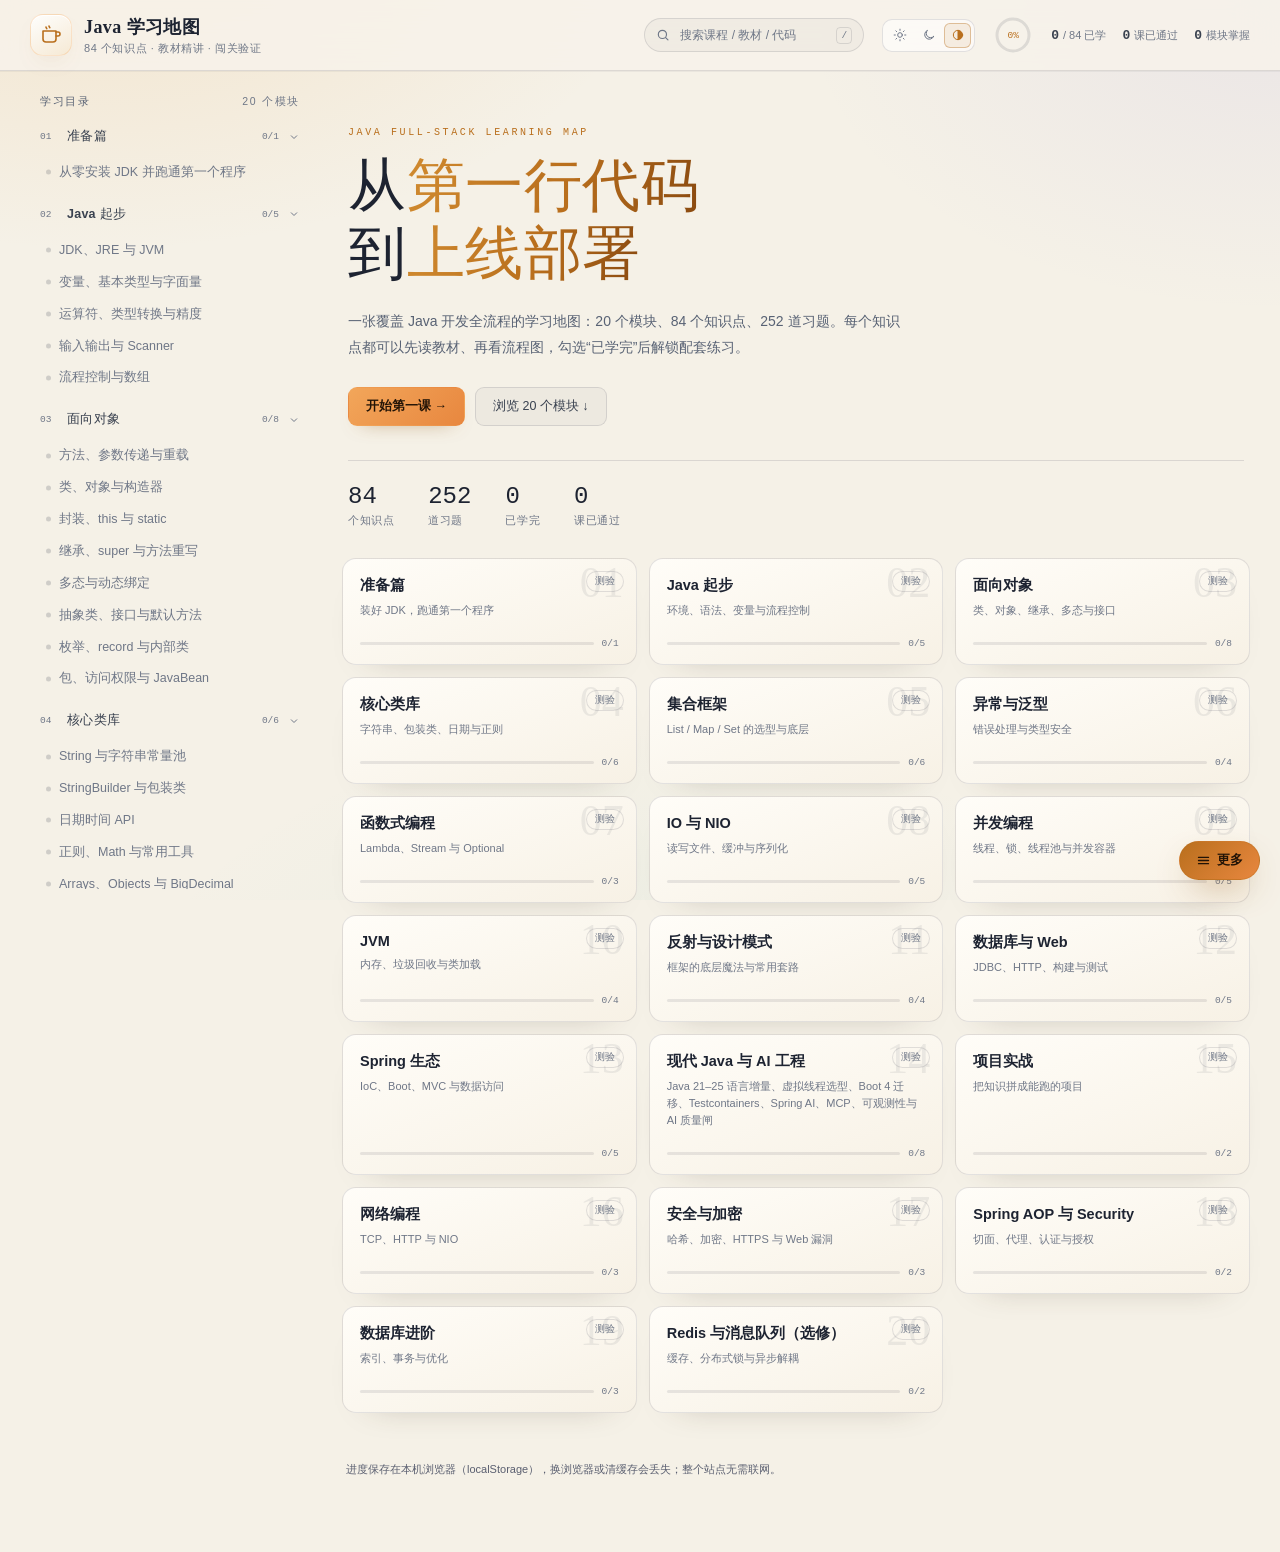
==== commit c4364db9: "feat: 新增模块14「现代 Java 与 AI 工程」8 章、模块12 去重、meta 双向补齐与 tools/verify.js - 模块 14（modern Java & AI enginee" ====
--- a/index.html
+++ b/index.html
@@ -5,7 +5,7 @@
 <meta name="viewport" content="width=device-width, initial-scale=1">
 <meta name="color-scheme" content="dark light">
 <title>Java 学习地图 · 教材精讲 + 闯关练习</title>
-<meta name="description" content="面向零基础的 Java 全栈学习站：19 个模块 / 76 个知识点 / 228 道题，教材精讲 + 流程图 + 闯关练习。双击即可离线使用。">
+<meta name="description" content="面向零基础的 Java 全栈学习站：20 个模块 / 84 个知识点 / 252 道题，教材精讲 + 流程图 + 闯关练习。双击即可离线使用。">
 <script>
 /* 在首屏渲染前应用主题，避免闪烁 */
 (function () {
@@ -31,7 +31,7 @@
     </span>
     <span class="brand-text">
       <b>Java 学习地图</b>
-      <small><span id="brand-total">76</span> 个知识点 · 教材精讲 · 闯关验证</small>
+      <small><span id="brand-total">84</span> 个知识点 · 教材精讲 · 闯关验证</small>
     </span>
   </a>
 
@@ -55,7 +55,7 @@
       <span id="ring-text">0%</span>
     </div>
     <div class="head-stats">
-      <div><b id="stat-done">0</b><span>/ 76 已学</span></div>
+      <div><b id="stat-done">0</b><span>/ 84 已学</span></div>
       <div><b id="stat-pass">0</b><span> 课已通过</span></div>
     </div>
   </div>
@@ -79,6 +79,7 @@
 <script src="js/curriculum-5.js"></script>
 <script src="js/curriculum-6.js"></script>
 <script src="js/curriculum-7.js"></script>
+<script src="js/curriculum-14-modern.js"></script>
 <script src="js/guides-1.js"></script>
 <script src="js/guides-2.js"></script>
 <script src="js/guides-3.js"></script>
@@ -117,6 +118,8 @@
 <script src="js/textbook-jvm-1.js"></script>
 <script src="js/textbook-db-1.js"></script>
 <script src="js/textbook-spring-1.js"></script>
+<script src="js/textbook-modern-1.js"></script>
+<script src="js/textbook-modern-2.js"></script>
 <script src="js/exam-extra-1.js"></script>
 <script src="js/exam-extra-2.js"></script>
 <script src="js/exam-extra-3.js"></script>
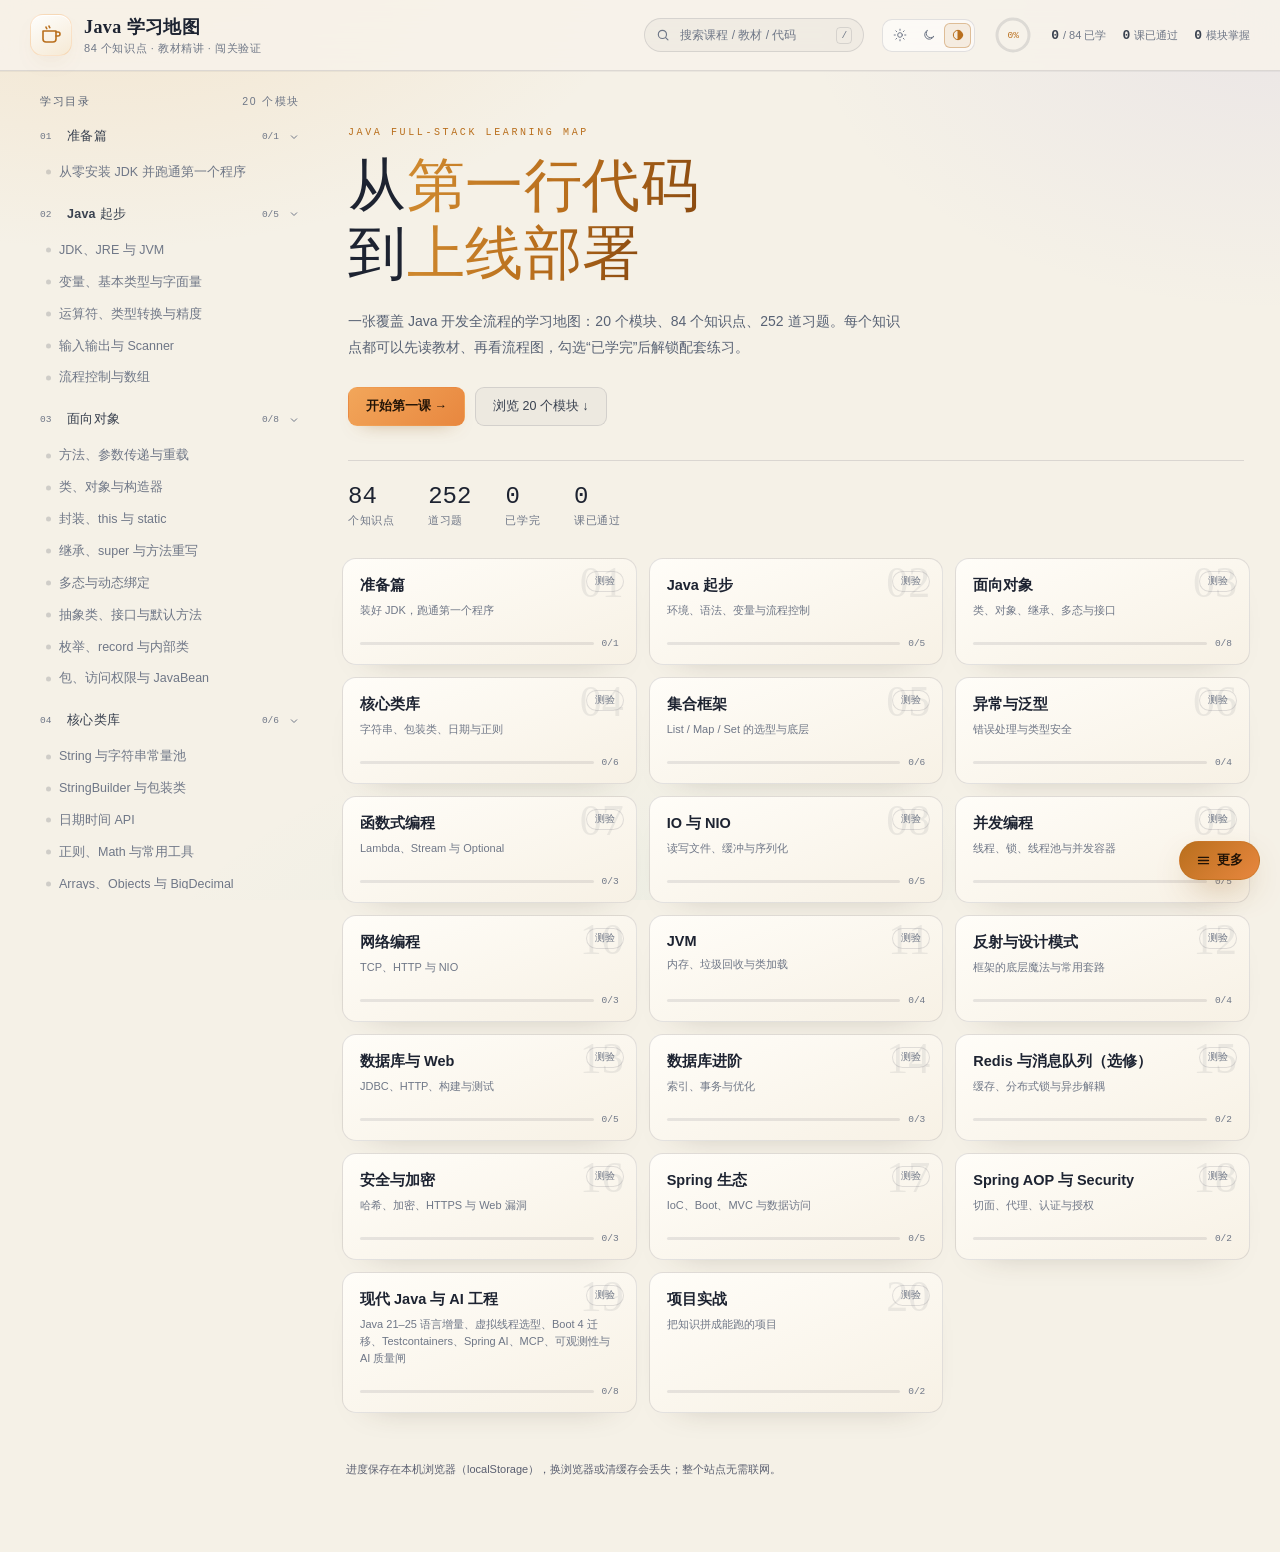
==== commit dcccb844: "refactor: 模块按自学路径重排（项目实战收尾、网络编程提到并发之后、数据三连合并） - 新建 js/curriculum-order.js：按 id 重排并重编号 01..20，原地修改 JA" ====
--- a/index.html
+++ b/index.html
@@ -80,6 +80,7 @@
 <script src="js/curriculum-6.js"></script>
 <script src="js/curriculum-7.js"></script>
 <script src="js/curriculum-14-modern.js"></script>
+<script src="js/curriculum-order.js"></script>
 <script src="js/guides-1.js"></script>
 <script src="js/guides-2.js"></script>
 <script src="js/guides-3.js"></script>
